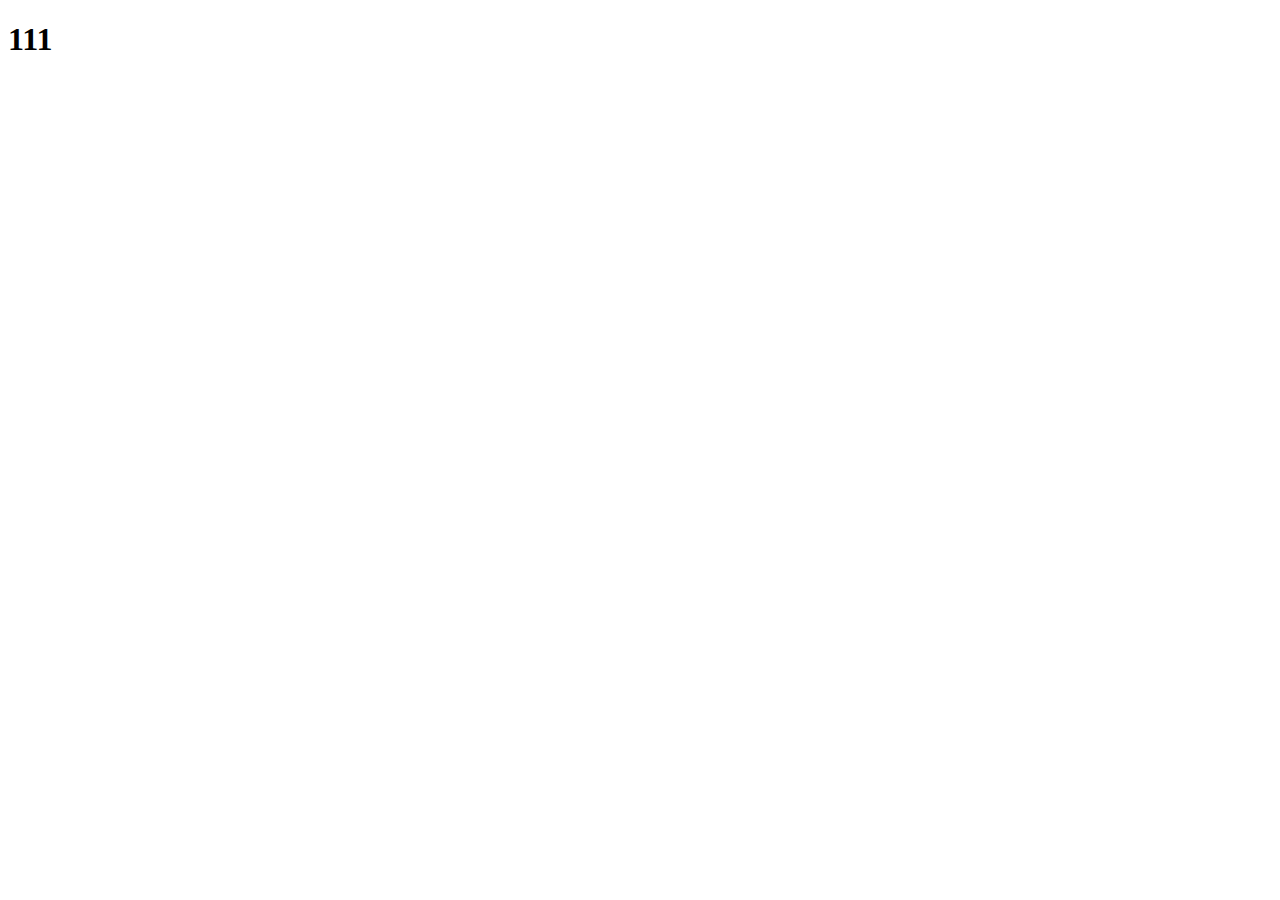
==== index.html @ 9b7d6917 "完成了登录和注册功能的开发" ====
<!DOCTYPE html>
<html lang="en">

<head>
    <meta charset="UTF-8">
    <meta http-equiv="X-UA-Compatible" content="IE=edge">
    <meta name="viewport" content="width=device-width, initial-scale=1.0">
    <title>Document</title>
</head>

<body>
    <h1>111</h1>
</body>

</html>
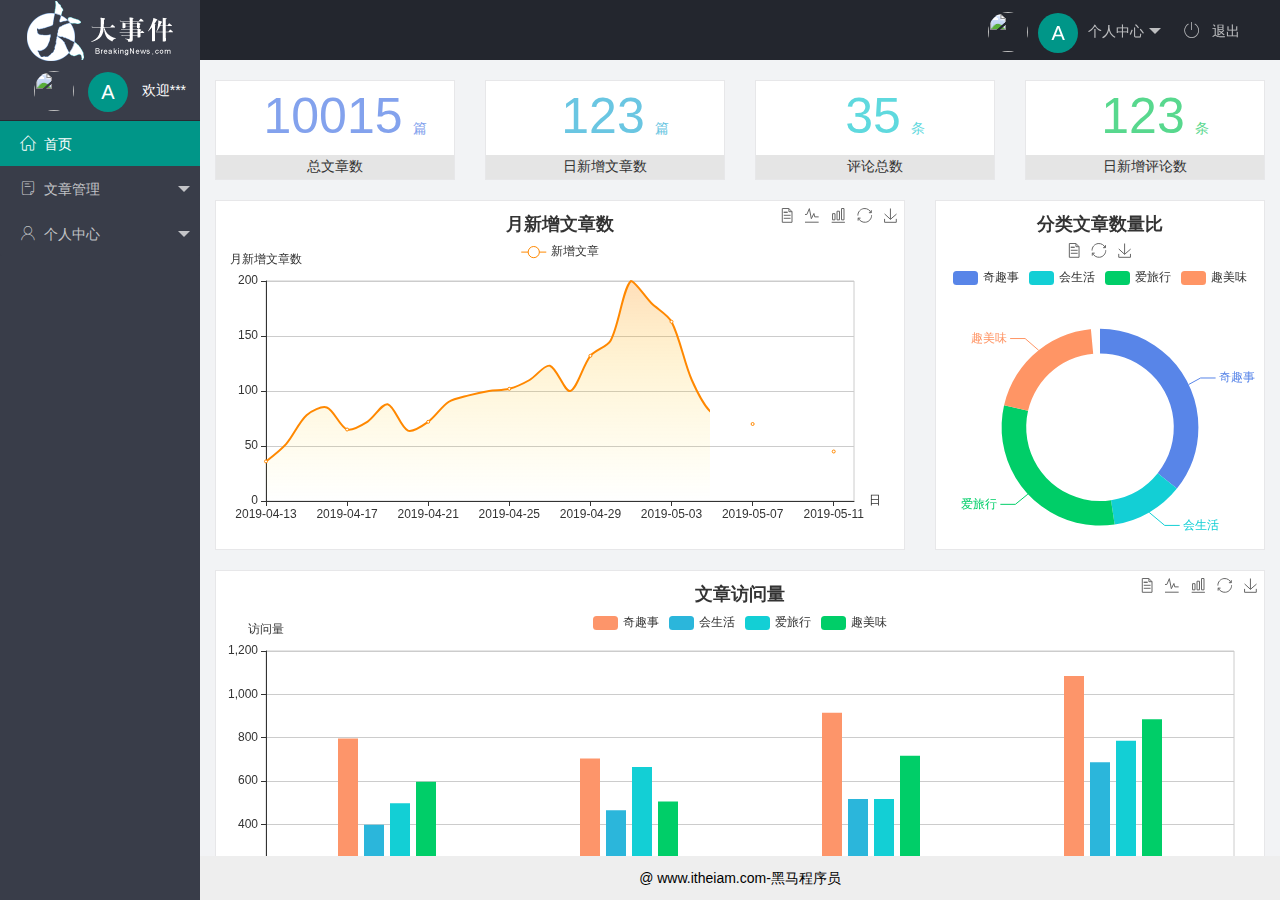
==== commit d128c962: "完成了主页功能的开发" ====
--- a/index.html
+++ b/index.html
@@ -6,10 +6,131 @@
     <meta http-equiv="X-UA-Compatible" content="IE=edge">
     <meta name="viewport" content="width=device-width, initial-scale=1.0">
     <title>Document</title>
+    <link rel="stylesheet" href="/assets/lib/layui/css/layui.css">
+    <link rel="stylesheet" href="/assets/css/index.css">
+    <link rel="stylesheet" href="/assets/fonts/iconfont.css">
 </head>
 
 <body>
-    <h1>111</h1>
+    <div class="layui-layout layui-layout-admin">
+        <div class="layui-header">
+            <div class="layui-logo layui-hide-xs layui-bg-black"><img src="/assets/images/logo.png" alt=""></div>
+            <!-- 头部区域（可配合layui 已有的水平导航） -->
+            <ul class="layui-nav layui-layout-left">
+                <!-- 移动端显示 -->
+                <li class="layui-nav-item layui-show-xs-inline-block layui-hide-sm" lay-header-event="menuLeft">
+                    <i class="layui-icon layui-icon-spread-left"></i>
+                </li>
+                <dl class="layui-nav-child">
+                    <dd><a href="">menu 11</a></dd>
+                    <dd><a href="">menu 22</a></dd>
+                    <dd><a href="">menu 33</a></dd>
+                </dl>
+                </li>
+            </ul>
+            <ul class="layui-nav layui-layout-right">
+                <li class="layui-nav-item layui-hide layui-show-md-inline-block">
+                    <a href="javascript:;" class="userinfo">
+
+                        <img src="//tva1.sinaimg.cn/crop.0.0.118.118.180/5db11ff4gw1e77d3nqrv8j203b03cweg.jpg" class="layui-nav-img"><span class="text-avatar">A</span>个人中心
+                    </a>
+                    <dl class="layui-nav-child">
+                        <dd><a href="">基本资料</a></dd>
+                        <dd><a href="">更换头像</a></dd>
+                        <dd><a href="">重置密码</a></dd>
+                    </dl>
+                </li>
+                <li class="layui-nav-item" lay-header-event="menuRight" lay-unselect>
+                    <a href="javascript:;" id="btnLogout">
+                        <span class="iconfont icon-tuichu"></span> 退出
+                    </a>
+                </li>
+            </ul>
+        </div>
+
+        <div class="layui-side layui-bg-black">
+            <div class="layui-side-scroll">
+                <div href="javascript:;" class="userinfo">
+                    <img src="//tva1.sinaimg.cn/crop.0.0.118.118.180/5db11ff4gw1e77d3nqrv8j203b03cweg.jpg" class="layui-nav-img">
+                    <span class="text-avatar">A</span>
+                    <span class="welcome">欢迎***</span>
+                </div>
+                <!-- 左侧导航区域（可配合layui已有的垂直导航） -->
+                <ul class="layui-nav layui-nav-tree" lay-shrink='all'>
+                    <li class="layui-nav-item layui-this">
+                        <a href="/home/dashboard.html" target="fm"> <span class="iconfont icon-home
+                        "></span>首页</a>
+                    </li>
+                    <li class="layui-nav-item ">
+                        <a class=" " href="javascript:; "> <span class="iconfont icon-16"></span>文章管理</a>
+                        <dl class="layui-nav-child ">
+                            <dd><a href="javascript:; "><i class="layui-icon layui-icon-app"></i>   文章类别</a></dd>
+                            <dd><a href="javascript:; "><i class="layui-icon layui-icon-app"></i>   文章列表</a></dd>
+                            <dd><a href="javascript:; "><i class="layui-icon layui-icon-app"></i>   发布文章</a></dd>
+
+                        </dl>
+                    </li>
+                    <li class="layui-nav-item ">
+                        <a href="javascript:; "> <span class="iconfont icon-user"></span>个人中心</a>
+                        <dl class="layui-nav-child ">
+                            <dd><a href="javascript:; "><i class="layui-icon layui-icon-app"></i>   基本资料</a></dd>
+                            <dd><a href="javascript:; "><i class="layui-icon layui-icon-app"></i>   更换头像</a></dd>
+                            <dd><a href="javascript:; "><i class="layui-icon layui-icon-app"></i>   重置密码</a></dd>
+                        </dl>
+                    </li>
+                </ul>
+            </div>
+        </div>
+
+        <div class="layui-body ">
+            <!-- 内容主体区域 -->
+            <iframe name="fm" src="/home/dashboard.html" frameborder="0"></iframe>
+        </div>
+
+        <div class="layui-footer ">
+            <!-- 底部固定区域 -->
+            @ www.itheiam.com-黑马程序员
+        </div>
+    </div>
+    <script src="/assets/lib/layui/layui.all.js "></script>
+    <script>
+        //JS 
+        layui.use(['element', 'layer', 'util'], function() {
+            var element = layui.element,
+                layer = layui.layer,
+                util = layui.util,
+                $ = layui.$;
+
+            //头部事件
+            util.event('lay-header-event', {
+                //左侧菜单事件
+                menuLeft: function(othis) {
+                    layer.msg('展开左侧菜单的操作', {
+                        icon: 0
+                    });
+                },
+                menuRight: function() {
+                    layer.open({
+                        type: 1,
+                        content: '<div style="padding: 15px; ">处理右侧面板的操作</div>',
+                        area: ['260px', '100%'],
+                        offset: 'rt' //右上角
+                            ,
+                        anim: 5,
+                        shadeClose: true
+                    });
+                }
+            });
+
+        });
+    </script>
+
+    <!-- 导入jqueryjs -->
+    <script src="/assets/lib/jquery.js"></script>
+    <!-- 导入bsxeapi -->
+    <script src="/assets/js/baseAPI.js"></script>
+    <!-- 导入自己的js -->
+    <script src="/assets/js/index.js"></script>
 </body>
 
 </html>--- a/assets/lib/layui/css/layui.css
+++ b/assets/lib/layui/css/layui.css
@@ -0,0 +1,2 @@
+/** layui-v2.5.5 MIT License By https://www.layui.com */
+ .layui-inline,img{display:inline-block;vertical-align:middle}h1,h2,h3,h4,h5,h6{font-weight:400}.layui-edge,.layui-header,.layui-inline,.layui-main{position:relative}.layui-body,.layui-edge,.layui-elip{overflow:hidden}.layui-btn,.layui-edge,.layui-inline,img{vertical-align:middle}.layui-btn,.layui-disabled,.layui-icon,.layui-unselect{-moz-user-select:none;-webkit-user-select:none;-ms-user-select:none}.layui-elip,.layui-form-checkbox span,.layui-form-pane .layui-form-label{text-overflow:ellipsis;white-space:nowrap}.layui-breadcrumb,.layui-tree-btnGroup{visibility:hidden}blockquote,body,button,dd,div,dl,dt,form,h1,h2,h3,h4,h5,h6,input,li,ol,p,pre,td,textarea,th,ul{margin:0;padding:0;-webkit-tap-highlight-color:rgba(0,0,0,0)}a:active,a:hover{outline:0}img{border:none}li{list-style:none}table{border-collapse:collapse;border-spacing:0}h4,h5,h6{font-size:100%}button,input,optgroup,option,select,textarea{font-family:inherit;font-size:inherit;font-style:inherit;font-weight:inherit;outline:0}pre{white-space:pre-wrap;white-space:-moz-pre-wrap;white-space:-pre-wrap;white-space:-o-pre-wrap;word-wrap:break-word}body{line-height:24px;font:14px Helvetica Neue,Helvetica,PingFang SC,Tahoma,Arial,sans-serif}hr{height:1px;margin:10px 0;border:0;clear:both}a{color:#333;text-decoration:none}a:hover{color:#777}a cite{font-style:normal;*cursor:pointer}.layui-border-box,.layui-border-box *{box-sizing:border-box}.layui-box,.layui-box *{box-sizing:content-box}.layui-clear{clear:both;*zoom:1}.layui-clear:after{content:'\20';clear:both;*zoom:1;display:block;height:0}.layui-inline{*display:inline;*zoom:1}.layui-edge{display:inline-block;width:0;height:0;border-width:6px;border-style:dashed;border-color:transparent}.layui-edge-top{top:-4px;border-bottom-color:#999;border-bottom-style:solid}.layui-edge-right{border-left-color:#999;border-left-style:solid}.layui-edge-bottom{top:2px;border-top-color:#999;border-top-style:solid}.layui-edge-left{border-right-color:#999;border-right-style:solid}.layui-disabled,.layui-disabled:hover{color:#d2d2d2!important;cursor:not-allowed!important}.layui-circle{border-radius:100%}.layui-show{display:block!important}.layui-hide{display:none!important}@font-face{font-family:layui-icon;src:url(../font/iconfont.eot?v=250);src:url(../font/iconfont.eot?v=250#iefix) format('embedded-opentype'),url(../font/iconfont.woff2?v=250) format('woff2'),url(../font/iconfont.woff?v=250) format('woff'),url(../font/iconfont.ttf?v=250) format('truetype'),url(../font/iconfont.svg?v=250#layui-icon) format('svg')}.layui-icon{font-family:layui-icon!important;font-size:16px;font-style:normal;-webkit-font-smoothing:antialiased;-moz-osx-font-smoothing:grayscale}.layui-icon-reply-fill:before{content:"\e611"}.layui-icon-set-fill:before{content:"\e614"}.layui-icon-menu-fill:before{content:"\e60f"}.layui-icon-search:before{content:"\e615"}.layui-icon-share:before{content:"\e641"}.layui-icon-set-sm:before{content:"\e620"}.layui-icon-engine:before{content:"\e628"}.layui-icon-close:before{content:"\1006"}.layui-icon-close-fill:before{content:"\1007"}.layui-icon-chart-screen:before{content:"\e629"}.layui-icon-star:before{content:"\e600"}.layui-icon-circle-dot:before{content:"\e617"}.layui-icon-chat:before{content:"\e606"}.layui-icon-release:before{content:"\e609"}.layui-icon-list:before{content:"\e60a"}.layui-icon-chart:before{content:"\e62c"}.layui-icon-ok-circle:before{content:"\1005"}.layui-icon-layim-theme:before{content:"\e61b"}.layui-icon-table:before{content:"\e62d"}.layui-icon-right:before{content:"\e602"}.layui-icon-left:before{content:"\e603"}.layui-icon-cart-simple:before{content:"\e698"}.layui-icon-face-cry:before{content:"\e69c"}.layui-icon-face-smile:before{content:"\e6af"}.layui-icon-survey:before{content:"\e6b2"}.layui-icon-tree:before{content:"\e62e"}.layui-icon-upload-circle:before{content:"\e62f"}.layui-icon-add-circle:before{content:"\e61f"}.layui-icon-download-circle:before{content:"\e601"}.layui-icon-templeate-1:before{content:"\e630"}.layui-icon-util:before{content:"\e631"}.layui-icon-face-surprised:before{content:"\e664"}.layui-icon-edit:before{content:"\e642"}.layui-icon-speaker:before{content:"\e645"}.layui-icon-down:before{content:"\e61a"}.layui-icon-file:before{content:"\e621"}.layui-icon-layouts:before{content:"\e632"}.layui-icon-rate-half:before{content:"\e6c9"}.layui-icon-add-circle-fine:before{content:"\e608"}.layui-icon-prev-circle:before{content:"\e633"}.layui-icon-read:before{content:"\e705"}.layui-icon-404:before{content:"\e61c"}.layui-icon-carousel:before{content:"\e634"}.layui-icon-help:before{content:"\e607"}.layui-icon-code-circle:before{content:"\e635"}.layui-icon-water:before{content:"\e636"}.layui-icon-username:before{content:"\e66f"}.layui-icon-find-fill:before{content:"\e670"}.layui-icon-about:before{content:"\e60b"}.layui-icon-location:before{content:"\e715"}.layui-icon-up:before{content:"\e619"}.layui-icon-pause:before{content:"\e651"}.layui-icon-date:before{content:"\e637"}.layui-icon-layim-uploadfile:before{content:"\e61d"}.layui-icon-delete:before{content:"\e640"}.layui-icon-play:before{content:"\e652"}.layui-icon-top:before{content:"\e604"}.layui-icon-friends:before{content:"\e612"}.layui-icon-refresh-3:before{content:"\e9aa"}.layui-icon-ok:before{content:"\e605"}.layui-icon-layer:before{content:"\e638"}.layui-icon-face-smile-fine:before{content:"\e60c"}.layui-icon-dollar:before{content:"\e659"}.layui-icon-group:before{content:"\e613"}.layui-icon-layim-download:before{content:"\e61e"}.layui-icon-picture-fine:before{content:"\e60d"}.layui-icon-link:before{content:"\e64c"}.layui-icon-diamond:before{content:"\e735"}.layui-icon-log:before{content:"\e60e"}.layui-icon-rate-solid:before{content:"\e67a"}.layui-icon-fonts-del:before{content:"\e64f"}.layui-icon-unlink:before{content:"\e64d"}.layui-icon-fonts-clear:before{content:"\e639"}.layui-icon-triangle-r:before{content:"\e623"}.layui-icon-circle:before{content:"\e63f"}.layui-icon-radio:before{content:"\e643"}.layui-icon-align-center:before{content:"\e647"}.layui-icon-align-right:before{content:"\e648"}.layui-icon-align-left:before{content:"\e649"}.layui-icon-loading-1:before{content:"\e63e"}.layui-icon-return:before{content:"\e65c"}.layui-icon-fonts-strong:before{content:"\e62b"}.layui-icon-upload:before{content:"\e67c"}.layui-icon-dialogue:before{content:"\e63a"}.layui-icon-video:before{content:"\e6ed"}.layui-icon-headset:before{content:"\e6fc"}.layui-icon-cellphone-fine:before{content:"\e63b"}.layui-icon-add-1:before{content:"\e654"}.layui-icon-face-smile-b:before{content:"\e650"}.layui-icon-fonts-html:before{content:"\e64b"}.layui-icon-form:before{content:"\e63c"}.layui-icon-cart:before{content:"\e657"}.layui-icon-camera-fill:before{content:"\e65d"}.layui-icon-tabs:before{content:"\e62a"}.layui-icon-fonts-code:before{content:"\e64e"}.layui-icon-fire:before{content:"\e756"}.layui-icon-set:before{content:"\e716"}.layui-icon-fonts-u:before{content:"\e646"}.layui-icon-triangle-d:before{content:"\e625"}.layui-icon-tips:before{content:"\e702"}.layui-icon-picture:before{content:"\e64a"}.layui-icon-more-vertical:before{content:"\e671"}.layui-icon-flag:before{content:"\e66c"}.layui-icon-loading:before{content:"\e63d"}.layui-icon-fonts-i:before{content:"\e644"}.layui-icon-refresh-1:before{content:"\e666"}.layui-icon-rmb:before{content:"\e65e"}.layui-icon-home:before{content:"\e68e"}.layui-icon-user:before{content:"\e770"}.layui-icon-notice:before{content:"\e667"}.layui-icon-login-weibo:before{content:"\e675"}.layui-icon-voice:before{content:"\e688"}.layui-icon-upload-drag:before{content:"\e681"}.layui-icon-login-qq:before{content:"\e676"}.layui-icon-snowflake:before{content:"\e6b1"}.layui-icon-file-b:before{content:"\e655"}.layui-icon-template:before{content:"\e663"}.layui-icon-auz:before{content:"\e672"}.layui-icon-console:before{content:"\e665"}.layui-icon-app:before{content:"\e653"}.layui-icon-prev:before{content:"\e65a"}.layui-icon-website:before{content:"\e7ae"}.layui-icon-next:before{content:"\e65b"}.layui-icon-component:before{content:"\e857"}.layui-icon-more:before{content:"\e65f"}.layui-icon-login-wechat:before{content:"\e677"}.layui-icon-shrink-right:before{content:"\e668"}.layui-icon-spread-left:before{content:"\e66b"}.layui-icon-camera:before{content:"\e660"}.layui-icon-note:before{content:"\e66e"}.layui-icon-refresh:before{content:"\e669"}.layui-icon-female:before{content:"\e661"}.layui-icon-male:before{content:"\e662"}.layui-icon-password:before{content:"\e673"}.layui-icon-senior:before{content:"\e674"}.layui-icon-theme:before{content:"\e66a"}.layui-icon-tread:before{content:"\e6c5"}.layui-icon-praise:before{content:"\e6c6"}.layui-icon-star-fill:before{content:"\e658"}.layui-icon-rate:before{content:"\e67b"}.layui-icon-template-1:before{content:"\e656"}.layui-icon-vercode:before{content:"\e679"}.layui-icon-cellphone:before{content:"\e678"}.layui-icon-screen-full:before{content:"\e622"}.layui-icon-screen-restore:before{content:"\e758"}.layui-icon-cols:before{content:"\e610"}.layui-icon-export:before{content:"\e67d"}.layui-icon-print:before{content:"\e66d"}.layui-icon-slider:before{content:"\e714"}.layui-icon-addition:before{content:"\e624"}.layui-icon-subtraction:before{content:"\e67e"}.layui-icon-service:before{content:"\e626"}.layui-icon-transfer:before{content:"\e691"}.layui-main{width:1140px;margin:0 auto}.layui-header{z-index:1000;height:60px}.layui-header a:hover{transition:all .5s;-webkit-transition:all .5s}.layui-side{position:fixed;left:0;top:0;bottom:0;z-index:999;width:200px;overflow-x:hidden}.layui-side-scroll{position:relative;width:220px;height:100%;overflow-x:hidden}.layui-body{position:absolute;left:200px;right:0;top:0;bottom:0;z-index:998;width:auto;overflow-y:auto;box-sizing:border-box}.layui-layout-body{overflow:hidden}.layui-layout-admin .layui-header{background-color:#23262E}.layui-layout-admin .layui-side{top:60px;width:200px;overflow-x:hidden}.layui-layout-admin .layui-body{position:fixed;top:60px;bottom:44px}.layui-layout-admin .layui-main{width:auto;margin:0 15px}.layui-layout-admin .layui-footer{position:fixed;left:200px;right:0;bottom:0;height:44px;line-height:44px;padding:0 15px;background-color:#eee}.layui-layout-admin .layui-logo{position:absolute;left:0;top:0;width:200px;height:100%;line-height:60px;text-align:center;color:#009688;font-size:16px}.layui-layout-admin .layui-header .layui-nav{background:0 0}.layui-layout-left{position:absolute!important;left:200px;top:0}.layui-layout-right{position:absolute!important;right:0;top:0}.layui-container{position:relative;margin:0 auto;padding:0 15px;box-sizing:border-box}.layui-fluid{position:relative;margin:0 auto;padding:0 15px}.layui-row:after,.layui-row:before{content:'';display:block;clear:both}.layui-col-lg1,.layui-col-lg10,.layui-col-lg11,.layui-col-lg12,.layui-col-lg2,.layui-col-lg3,.layui-col-lg4,.layui-col-lg5,.layui-col-lg6,.layui-col-lg7,.layui-col-lg8,.layui-col-lg9,.layui-col-md1,.layui-col-md10,.layui-col-md11,.layui-col-md12,.layui-col-md2,.layui-col-md3,.layui-col-md4,.layui-col-md5,.layui-col-md6,.layui-col-md7,.layui-col-md8,.layui-col-md9,.layui-col-sm1,.layui-col-sm10,.layui-col-sm11,.layui-col-sm12,.layui-col-sm2,.layui-col-sm3,.layui-col-sm4,.layui-col-sm5,.layui-col-sm6,.layui-col-sm7,.layui-col-sm8,.layui-col-sm9,.layui-col-xs1,.layui-col-xs10,.layui-col-xs11,.layui-col-xs12,.layui-col-xs2,.layui-col-xs3,.layui-col-xs4,.layui-col-xs5,.layui-col-xs6,.layui-col-xs7,.layui-col-xs8,.layui-col-xs9{position:relative;display:block;box-sizing:border-box}.layui-col-xs1,.layui-col-xs10,.layui-col-xs11,.layui-col-xs12,.layui-col-xs2,.layui-col-xs3,.layui-col-xs4,.layui-col-xs5,.layui-col-xs6,.layui-col-xs7,.layui-col-xs8,.layui-col-xs9{float:left}.layui-col-xs1{width:8.33333333%}.layui-col-xs2{width:16.66666667%}.layui-col-xs3{width:25%}.layui-col-xs4{width:33.33333333%}.layui-col-xs5{width:41.66666667%}.layui-col-xs6{width:50%}.layui-col-xs7{width:58.33333333%}.layui-col-xs8{width:66.66666667%}.layui-col-xs9{width:75%}.layui-col-xs10{width:83.33333333%}.layui-col-xs11{width:91.66666667%}.layui-col-xs12{width:100%}.layui-col-xs-offset1{margin-left:8.33333333%}.layui-col-xs-offset2{margin-left:16.66666667%}.layui-col-xs-offset3{margin-left:25%}.layui-col-xs-offset4{margin-left:33.33333333%}.layui-col-xs-offset5{margin-left:41.66666667%}.layui-col-xs-offset6{margin-left:50%}.layui-col-xs-offset7{margin-left:58.33333333%}.layui-col-xs-offset8{margin-left:66.66666667%}.layui-col-xs-offset9{margin-left:75%}.layui-col-xs-offset10{margin-left:83.33333333%}.layui-col-xs-offset11{margin-left:91.66666667%}.layui-col-xs-offset12{margin-left:100%}@media screen and (max-width:768px){.layui-hide-xs{display:none!important}.layui-show-xs-block{display:block!important}.layui-show-xs-inline{display:inline!important}.layui-show-xs-inline-block{display:inline-block!important}}@media screen and (min-width:768px){.layui-container{width:750px}.layui-hide-sm{display:none!important}.layui-show-sm-block{display:block!important}.layui-show-sm-inline{display:inline!important}.layui-show-sm-inline-block{display:inline-block!important}.layui-col-sm1,.layui-col-sm10,.layui-col-sm11,.layui-col-sm12,.layui-col-sm2,.layui-col-sm3,.layui-col-sm4,.layui-col-sm5,.layui-col-sm6,.layui-col-sm7,.layui-col-sm8,.layui-col-sm9{float:left}.layui-col-sm1{width:8.33333333%}.layui-col-sm2{width:16.66666667%}.layui-col-sm3{width:25%}.layui-col-sm4{width:33.33333333%}.layui-col-sm5{width:41.66666667%}.layui-col-sm6{width:50%}.layui-col-sm7{width:58.33333333%}.layui-col-sm8{width:66.66666667%}.layui-col-sm9{width:75%}.layui-col-sm10{width:83.33333333%}.layui-col-sm11{width:91.66666667%}.layui-col-sm12{width:100%}.layui-col-sm-offset1{margin-left:8.33333333%}.layui-col-sm-offset2{margin-left:16.66666667%}.layui-col-sm-offset3{margin-left:25%}.layui-col-sm-offset4{margin-left:33.33333333%}.layui-col-sm-offset5{margin-left:41.66666667%}.layui-col-sm-offset6{margin-left:50%}.layui-col-sm-offset7{margin-left:58.33333333%}.layui-col-sm-offset8{margin-left:66.66666667%}.layui-col-sm-offset9{margin-left:75%}.layui-col-sm-offset10{margin-left:83.33333333%}.layui-col-sm-offset11{margin-left:91.66666667%}.layui-col-sm-offset12{margin-left:100%}}@media screen and (min-width:992px){.layui-container{width:970px}.layui-hide-md{display:none!important}.layui-show-md-block{display:block!important}.layui-show-md-inline{display:inline!important}.layui-show-md-inline-block{display:inline-block!important}.layui-col-md1,.layui-col-md10,.layui-col-md11,.layui-col-md12,.layui-col-md2,.layui-col-md3,.layui-col-md4,.layui-col-md5,.layui-col-md6,.layui-col-md7,.layui-col-md8,.layui-col-md9{float:left}.layui-col-md1{width:8.33333333%}.layui-col-md2{width:16.66666667%}.layui-col-md3{width:25%}.layui-col-md4{width:33.33333333%}.layui-col-md5{width:41.66666667%}.layui-col-md6{width:50%}.layui-col-md7{width:58.33333333%}.layui-col-md8{width:66.66666667%}.layui-col-md9{width:75%}.layui-col-md10{width:83.33333333%}.layui-col-md11{width:91.66666667%}.layui-col-md12{width:100%}.layui-col-md-offset1{margin-left:8.33333333%}.layui-col-md-offset2{margin-left:16.66666667%}.layui-col-md-offset3{margin-left:25%}.layui-col-md-offset4{margin-left:33.33333333%}.layui-col-md-offset5{margin-left:41.66666667%}.layui-col-md-offset6{margin-left:50%}.layui-col-md-offset7{margin-left:58.33333333%}.layui-col-md-offset8{margin-left:66.66666667%}.layui-col-md-offset9{margin-left:75%}.layui-col-md-offset10{margin-left:83.33333333%}.layui-col-md-offset11{margin-left:91.66666667%}.layui-col-md-offset12{margin-left:100%}}@media screen and (min-width:1200px){.layui-container{width:1170px}.layui-hide-lg{display:none!important}.layui-show-lg-block{display:block!important}.layui-show-lg-inline{display:inline!important}.layui-show-lg-inline-block{display:inline-block!important}.layui-col-lg1,.layui-col-lg10,.layui-col-lg11,.layui-col-lg12,.layui-col-lg2,.layui-col-lg3,.layui-col-lg4,.layui-col-lg5,.layui-col-lg6,.layui-col-lg7,.layui-col-lg8,.layui-col-lg9{float:left}.layui-col-lg1{width:8.33333333%}.layui-col-lg2{width:16.66666667%}.layui-col-lg3{width:25%}.layui-col-lg4{width:33.33333333%}.layui-col-lg5{width:41.66666667%}.layui-col-lg6{width:50%}.layui-col-lg7{width:58.33333333%}.layui-col-lg8{width:66.66666667%}.layui-col-lg9{width:75%}.layui-col-lg10{width:83.33333333%}.layui-col-lg11{width:91.66666667%}.layui-col-lg12{width:100%}.layui-col-lg-offset1{margin-left:8.33333333%}.layui-col-lg-offset2{margin-left:16.66666667%}.layui-col-lg-offset3{margin-left:25%}.layui-col-lg-offset4{margin-left:33.33333333%}.layui-col-lg-offset5{margin-left:41.66666667%}.layui-col-lg-offset6{margin-left:50%}.layui-col-lg-offset7{margin-left:58.33333333%}.layui-col-lg-offset8{margin-left:66.66666667%}.layui-col-lg-offset9{margin-left:75%}.layui-col-lg-offset10{margin-left:83.33333333%}.layui-col-lg-offset11{margin-left:91.66666667%}.layui-col-lg-offset12{margin-left:100%}}.layui-col-space1{margin:-.5px}.layui-col-space1>*{padding:.5px}.layui-col-space3{margin:-1.5px}.layui-col-space3>*{padding:1.5px}.layui-col-space5{margin:-2.5px}.layui-col-space5>*{padding:2.5px}.layui-col-space8{margin:-3.5px}.layui-col-space8>*{padding:3.5px}.layui-col-space10{margin:-5px}.layui-col-space10>*{padding:5px}.layui-col-space12{margin:-6px}.layui-col-space12>*{padding:6px}.layui-col-space15{margin:-7.5px}.layui-col-space15>*{padding:7.5px}.layui-col-space18{margin:-9px}.layui-col-space18>*{padding:9px}.layui-col-space20{margin:-10px}.layui-col-space20>*{padding:10px}.layui-col-space22{margin:-11px}.layui-col-space22>*{padding:11px}.layui-col-space25{margin:-12.5px}.layui-col-space25>*{padding:12.5px}.layui-col-space30{margin:-15px}.layui-col-space30>*{padding:15px}.layui-btn,.layui-input,.layui-select,.layui-textarea,.layui-upload-button{outline:0;-webkit-appearance:none;transition:all .3s;-webkit-transition:all .3s;box-sizing:border-box}.layui-elem-quote{margin-bottom:10px;padding:15px;line-height:22px;border-left:5px solid #009688;border-radius:0 2px 2px 0;background-color:#f2f2f2}.layui-quote-nm{border-style:solid;border-width:1px 1px 1px 5px;background:0 0}.layui-elem-field{margin-bottom:10px;padding:0;border-width:1px;border-style:solid}.layui-elem-field legend{margin-left:20px;padding:0 10px;font-size:20px;font-weight:300}.layui-field-title{margin:10px 0 20px;border-width:1px 0 0}.layui-field-box{padding:10px 15px}.layui-field-title .layui-field-box{padding:10px 0}.layui-progress{position:relative;height:6px;border-radius:20px;background-color:#e2e2e2}.layui-progress-bar{position:absolute;left:0;top:0;width:0;max-width:100%;height:6px;border-radius:20px;text-align:right;background-color:#5FB878;transition:all .3s;-webkit-transition:all .3s}.layui-progress-big,.layui-progress-big .layui-progress-bar{height:18px;line-height:18px}.layui-progress-text{position:relative;top:-20px;line-height:18px;font-size:12px;color:#666}.layui-progress-big .layui-progress-text{position:static;padding:0 10px;color:#fff}.layui-collapse{border-width:1px;border-style:solid;border-radius:2px}.layui-colla-content,.layui-colla-item{border-top-width:1px;border-top-style:solid}.layui-colla-item:first-child{border-top:none}.layui-colla-title{position:relative;height:42px;line-height:42px;padding:0 15px 0 35px;color:#333;background-color:#f2f2f2;cursor:pointer;font-size:14px;overflow:hidden}.layui-colla-content{display:none;padding:10px 15px;line-height:22px;color:#666}.layui-colla-icon{position:absolute;left:15px;top:0;font-size:14px}.layui-card{margin-bottom:15px;border-radius:2px;background-color:#fff;box-shadow:0 1px 2px 0 rgba(0,0,0,.05)}.layui-card:last-child{margin-bottom:0}.layui-card-header{position:relative;height:42px;line-height:42px;padding:0 15px;border-bottom:1px solid #f6f6f6;color:#333;border-radius:2px 2px 0 0;font-size:14px}.layui-bg-black,.layui-bg-blue,.layui-bg-cyan,.layui-bg-green,.layui-bg-orange,.layui-bg-red{color:#fff!important}.layui-card-body{position:relative;padding:10px 15px;line-height:24px}.layui-card-body[pad15]{padding:15px}.layui-card-body[pad20]{padding:20px}.layui-card-body .layui-table{margin:5px 0}.layui-card .layui-tab{margin:0}.layui-panel-window{position:relative;padding:15px;border-radius:0;border-top:5px solid #E6E6E6;background-color:#fff}.layui-auxiliar-moving{position:fixed;left:0;right:0;top:0;bottom:0;width:100%;height:100%;background:0 0;z-index:9999999999}.layui-form-label,.layui-form-mid,.layui-form-select,.layui-input-block,.layui-input-inline,.layui-textarea{position:relative}.layui-bg-red{background-color:#FF5722!important}.layui-bg-orange{background-color:#FFB800!important}.layui-bg-green{background-color:#009688!important}.layui-bg-cyan{background-color:#2F4056!important}.layui-bg-blue{background-color:#1E9FFF!important}.layui-bg-black{background-color:#393D49!important}.layui-bg-gray{background-color:#eee!important;color:#666!important}.layui-badge-rim,.layui-colla-content,.layui-colla-item,.layui-collapse,.layui-elem-field,.layui-form-pane .layui-form-item[pane],.layui-form-pane .layui-form-label,.layui-input,.layui-layedit,.layui-layedit-tool,.layui-quote-nm,.layui-select,.layui-tab-bar,.layui-tab-card,.layui-tab-title,.layui-tab-title .layui-this:after,.layui-textarea{border-color:#e6e6e6}.layui-timeline-item:before,hr{background-color:#e6e6e6}.layui-text{line-height:22px;font-size:14px;color:#666}.layui-text h1,.layui-text h2,.layui-text h3{font-weight:500;color:#333}.layui-text h1{font-size:30px}.layui-text h2{font-size:24px}.layui-text h3{font-size:18px}.layui-text a:not(.layui-btn){color:#01AAED}.layui-text a:not(.layui-btn):hover{text-decoration:underline}.layui-text ul{padding:5px 0 5px 15px}.layui-text ul li{margin-top:5px;list-style-type:disc}.layui-text em,.layui-word-aux{color:#999!important;padding:0 5px!important}.layui-btn{display:inline-block;height:38px;line-height:38px;padding:0 18px;background-color:#009688;color:#fff;white-space:nowrap;text-align:center;font-size:14px;border:none;border-radius:2px;cursor:pointer}.layui-btn:hover{opacity:.8;filter:alpha(opacity=80);color:#fff}.layui-btn:active{opacity:1;filter:alpha(opacity=100)}.layui-btn+.layui-btn{margin-left:10px}.layui-btn-container{font-size:0}.layui-btn-container .layui-btn{margin-right:10px;margin-bottom:10px}.layui-btn-container .layui-btn+.layui-btn{margin-left:0}.layui-table .layui-btn-container .layui-btn{margin-bottom:9px}.layui-btn-radius{border-radius:100px}.layui-btn .layui-icon{margin-right:3px;font-size:18px;vertical-align:bottom;vertical-align:middle\9}.layui-btn-primary{border:1px solid #C9C9C9;background-color:#fff;color:#555}.layui-btn-primary:hover{border-color:#009688;color:#333}.layui-btn-normal{background-color:#1E9FFF}.layui-btn-warm{background-color:#FFB800}.layui-btn-danger{background-color:#FF5722}.layui-btn-checked{background-color:#5FB878}.layui-btn-disabled,.layui-btn-disabled:active,.layui-btn-disabled:hover{border:1px solid #e6e6e6;background-color:#FBFBFB;color:#C9C9C9;cursor:not-allowed;opacity:1}.layui-btn-lg{height:44px;line-height:44px;padding:0 25px;font-size:16px}.layui-btn-sm{height:30px;line-height:30px;padding:0 10px;font-size:12px}.layui-btn-sm i{font-size:16px!important}.layui-btn-xs{height:22px;line-height:22px;padding:0 5px;font-size:12px}.layui-btn-xs i{font-size:14px!important}.layui-btn-group{display:inline-block;vertical-align:middle;font-size:0}.layui-btn-group .layui-btn{margin-left:0!important;margin-right:0!important;border-left:1px solid rgba(255,255,255,.5);border-radius:0}.layui-btn-group .layui-btn-primary{border-left:none}.layui-btn-group .layui-btn-primary:hover{border-color:#C9C9C9;color:#009688}.layui-btn-group .layui-btn:first-child{border-left:none;border-radius:2px 0 0 2px}.layui-btn-group .layui-btn-primary:first-child{border-left:1px solid #c9c9c9}.layui-btn-group .layui-btn:last-child{border-radius:0 2px 2px 0}.layui-btn-group .layui-btn+.layui-btn{margin-left:0}.layui-btn-group+.layui-btn-group{margin-left:10px}.layui-btn-fluid{width:100%}.layui-input,.layui-select,.layui-textarea{height:38px;line-height:1.3;line-height:38px\9;border-width:1px;border-style:solid;background-color:#fff;border-radius:2px}.layui-input::-webkit-input-placeholder,.layui-select::-webkit-input-placeholder,.layui-textarea::-webkit-input-placeholder{line-height:1.3}.layui-input,.layui-textarea{display:block;width:100%;padding-left:10px}.layui-input:hover,.layui-textarea:hover{border-color:#D2D2D2!important}.layui-input:focus,.layui-textarea:focus{border-color:#C9C9C9!important}.layui-textarea{min-height:100px;height:auto;line-height:20px;padding:6px 10px;resize:vertical}.layui-select{padding:0 10px}.layui-form input[type=checkbox],.layui-form input[type=radio],.layui-form select{display:none}.layui-form [lay-ignore]{display:initial}.layui-form-item{margin-bottom:15px;clear:both;*zoom:1}.layui-form-item:after{content:'\20';clear:both;*zoom:1;display:block;height:0}.layui-form-label{float:left;display:block;padding:9px 15px;width:80px;font-weight:400;line-height:20px;text-align:right}.layui-form-label-col{display:block;float:none;padding:9px 0;line-height:20px;text-align:left}.layui-form-item .layui-inline{margin-bottom:5px;margin-right:10px}.layui-input-block{margin-left:110px;min-height:36px}.layui-input-inline{display:inline-block;vertical-align:middle}.layui-form-item .layui-input-inline{float:left;width:190px;margin-right:10px}.layui-form-text .layui-input-inline{width:auto}.layui-form-mid{float:left;display:block;padding:9px 0!important;line-height:20px;margin-right:10px}.layui-form-danger+.layui-form-select .layui-input,.layui-form-danger:focus{border-color:#FF5722!important}.layui-form-select .layui-input{padding-right:30px;cursor:pointer}.layui-form-select .layui-edge{position:absolute;right:10px;top:50%;margin-top:-3px;cursor:pointer;border-width:6px;border-top-color:#c2c2c2;border-top-style:solid;transition:all .3s;-webkit-transition:all .3s}.layui-form-select dl{display:none;position:absolute;left:0;top:42px;padding:5px 0;z-index:899;min-width:100%;border:1px solid #d2d2d2;max-height:300px;overflow-y:auto;background-color:#fff;border-radius:2px;box-shadow:0 2px 4px rgba(0,0,0,.12);box-sizing:border-box}.layui-form-select dl dd,.layui-form-select dl dt{padding:0 10px;line-height:36px;white-space:nowrap;overflow:hidden;text-overflow:ellipsis}.layui-form-select dl dt{font-size:12px;color:#999}.layui-form-select dl dd{cursor:pointer}.layui-form-select dl dd:hover{background-color:#f2f2f2;-webkit-transition:.5s all;transition:.5s all}.layui-form-select .layui-select-group dd{padding-left:20px}.layui-form-select dl dd.layui-select-tips{padding-left:10px!important;color:#999}.layui-form-select dl dd.layui-this{background-color:#5FB878;color:#fff}.layui-form-checkbox,.layui-form-select dl dd.layui-disabled{background-color:#fff}.layui-form-selected dl{display:block}.layui-form-checkbox,.layui-form-checkbox *,.layui-form-switch{display:inline-block;vertical-align:middle}.layui-form-selected .layui-edge{margin-top:-9px;-webkit-transform:rotate(180deg);transform:rotate(180deg);margin-top:-3px\9}:root .layui-form-selected .layui-edge{margin-top:-9px\0/IE9}.layui-form-selectup dl{top:auto;bottom:42px}.layui-select-none{margin:5px 0;text-align:center;color:#999}.layui-select-disabled .layui-disabled{border-color:#eee!important}.layui-select-disabled .layui-edge{border-top-color:#d2d2d2}.layui-form-checkbox{position:relative;height:30px;line-height:30px;margin-right:10px;padding-right:30px;cursor:pointer;font-size:0;-webkit-transition:.1s linear;transition:.1s linear;box-sizing:border-box}.layui-form-checkbox span{padding:0 10px;height:100%;font-size:14px;border-radius:2px 0 0 2px;background-color:#d2d2d2;color:#fff;overflow:hidden}.layui-form-checkbox:hover span{background-color:#c2c2c2}.layui-form-checkbox i{position:absolute;right:0;top:0;width:30px;height:28px;border:1px solid #d2d2d2;border-left:none;border-radius:0 2px 2px 0;color:#fff;font-size:20px;text-align:center}.layui-form-checkbox:hover i{border-color:#c2c2c2;color:#c2c2c2}.layui-form-checked,.layui-form-checked:hover{border-color:#5FB878}.layui-form-checked span,.layui-form-checked:hover span{background-color:#5FB878}.layui-form-checked i,.layui-form-checked:hover i{color:#5FB878}.layui-form-item .layui-form-checkbox{margin-top:4px}.layui-form-checkbox[lay-skin=primary]{height:auto!important;line-height:normal!important;min-width:18px;min-height:18px;border:none!important;margin-right:0;padding-left:28px;padding-right:0;background:0 0}.layui-form-checkbox[lay-skin=primary] span{padding-left:0;padding-right:15px;line-height:18px;background:0 0;color:#666}.layui-form-checkbox[lay-skin=primary] i{right:auto;left:0;width:16px;height:16px;line-height:16px;border:1px solid #d2d2d2;font-size:12px;border-radius:2px;background-color:#fff;-webkit-transition:.1s linear;transition:.1s linear}.layui-form-checkbox[lay-skin=primary]:hover i{border-color:#5FB878;color:#fff}.layui-form-checked[lay-skin=primary] i{border-color:#5FB878!important;background-color:#5FB878;color:#fff}.layui-checkbox-disbaled[lay-skin=primary] span{background:0 0!important;color:#c2c2c2}.layui-checkbox-disbaled[lay-skin=primary]:hover i{border-color:#d2d2d2}.layui-form-item .layui-form-checkbox[lay-skin=primary]{margin-top:10px}.layui-form-switch{position:relative;height:22px;line-height:22px;min-width:35px;padding:0 5px;margin-top:8px;border:1px solid #d2d2d2;border-radius:20px;cursor:pointer;background-color:#fff;-webkit-transition:.1s linear;transition:.1s linear}.layui-form-switch i{position:absolute;left:5px;top:3px;width:16px;height:16px;border-radius:20px;background-color:#d2d2d2;-webkit-transition:.1s linear;transition:.1s linear}.layui-form-switch em{position:relative;top:0;width:25px;margin-left:21px;padding:0!important;text-align:center!important;color:#999!important;font-style:normal!important;font-size:12px}.layui-form-onswitch{border-color:#5FB878;background-color:#5FB878}.layui-checkbox-disbaled,.layui-checkbox-disbaled i{border-color:#e2e2e2!important}.layui-form-onswitch i{left:100%;margin-left:-21px;background-color:#fff}.layui-form-onswitch em{margin-left:5px;margin-right:21px;color:#fff!important}.layui-checkbox-disbaled span{background-color:#e2e2e2!important}.layui-checkbox-disbaled:hover i{color:#fff!important}[lay-radio]{display:none}.layui-form-radio,.layui-form-radio *{display:inline-block;vertical-align:middle}.layui-form-radio{line-height:28px;margin:6px 10px 0 0;padding-right:10px;cursor:pointer;font-size:0}.layui-form-radio *{font-size:14px}.layui-form-radio>i{margin-right:8px;font-size:22px;color:#c2c2c2}.layui-form-radio>i:hover,.layui-form-radioed>i{color:#5FB878}.layui-radio-disbaled>i{color:#e2e2e2!important}.layui-form-pane .layui-form-label{width:110px;padding:8px 15px;height:38px;line-height:20px;border-width:1px;border-style:solid;border-radius:2px 0 0 2px;text-align:center;background-color:#FBFBFB;overflow:hidden;box-sizing:border-box}.layui-form-pane .layui-input-inline{margin-left:-1px}.layui-form-pane .layui-input-block{margin-left:110px;left:-1px}.layui-form-pane .layui-input{border-radius:0 2px 2px 0}.layui-form-pane .layui-form-text .layui-form-label{float:none;width:100%;border-radius:2px;box-sizing:border-box;text-align:left}.layui-form-pane .layui-form-text .layui-input-inline{display:block;margin:0;top:-1px;clear:both}.layui-form-pane .layui-form-text .layui-input-block{margin:0;left:0;top:-1px}.layui-form-pane .layui-form-text .layui-textarea{min-height:100px;border-radius:0 0 2px 2px}.layui-form-pane .layui-form-checkbox{margin:4px 0 4px 10px}.layui-form-pane .layui-form-radio,.layui-form-pane .layui-form-switch{margin-top:6px;margin-left:10px}.layui-form-pane .layui-form-item[pane]{position:relative;border-width:1px;border-style:solid}.layui-form-pane .layui-form-item[pane] .layui-form-label{position:absolute;left:0;top:0;height:100%;border-width:0 1px 0 0}.layui-form-pane .layui-form-item[pane] .layui-input-inline{margin-left:110px}@media screen and (max-width:450px){.layui-form-item .layui-form-label{text-overflow:ellipsis;overflow:hidden;white-space:nowrap}.layui-form-item .layui-inline{display:block;margin-right:0;margin-bottom:20px;clear:both}.layui-form-item .layui-inline:after{content:'\20';clear:both;display:block;height:0}.layui-form-item .layui-input-inline{display:block;float:none;left:-3px;width:auto;margin:0 0 10px 112px}.layui-form-item .layui-input-inline+.layui-form-mid{margin-left:110px;top:-5px;padding:0}.layui-form-item .layui-form-checkbox{margin-right:5px;margin-bottom:5px}}.layui-layedit{border-width:1px;border-style:solid;border-radius:2px}.layui-layedit-tool{padding:3px 5px;border-bottom-width:1px;border-bottom-style:solid;font-size:0}.layedit-tool-fixed{position:fixed;top:0;border-top:1px solid #e2e2e2}.layui-layedit-tool .layedit-tool-mid,.layui-layedit-tool .layui-icon{display:inline-block;vertical-align:middle;text-align:center;font-size:14px}.layui-layedit-tool .layui-icon{position:relative;width:32px;height:30px;line-height:30px;margin:3px 5px;color:#777;cursor:pointer;border-radius:2px}.layui-layedit-tool .layui-icon:hover{color:#393D49}.layui-layedit-tool .layui-icon:active{color:#000}.layui-layedit-tool .layedit-tool-active{background-color:#e2e2e2;color:#000}.layui-layedit-tool .layui-disabled,.layui-layedit-tool .layui-disabled:hover{color:#d2d2d2;cursor:not-allowed}.layui-layedit-tool .layedit-tool-mid{width:1px;height:18px;margin:0 10px;background-color:#d2d2d2}.layedit-tool-html{width:50px!important;font-size:30px!important}.layedit-tool-b,.layedit-tool-code,.layedit-tool-help{font-size:16px!important}.layedit-tool-d,.layedit-tool-face,.layedit-tool-image,.layedit-tool-unlink{font-size:18px!important}.layedit-tool-image input{position:absolute;font-size:0;left:0;top:0;width:100%;height:100%;opacity:.01;filter:Alpha(opacity=1);cursor:pointer}.layui-layedit-iframe iframe{display:block;width:100%}#LAY_layedit_code{overflow:hidden}.layui-laypage{display:inline-block;*display:inline;*zoom:1;vertical-align:middle;margin:10px 0;font-size:0}.layui-laypage>a:first-child,.layui-laypage>a:first-child em{border-radius:2px 0 0 2px}.layui-laypage>a:last-child,.layui-laypage>a:last-child em{border-radius:0 2px 2px 0}.layui-laypage>:first-child{margin-left:0!important}.layui-laypage>:last-child{margin-right:0!important}.layui-laypage a,.layui-laypage button,.layui-laypage input,.layui-laypage select,.layui-laypage span{border:1px solid #e2e2e2}.layui-laypage a,.layui-laypage span{display:inline-block;*display:inline;*zoom:1;vertical-align:middle;padding:0 15px;height:28px;line-height:28px;margin:0 -1px 5px 0;background-color:#fff;color:#333;font-size:12px}.layui-flow-more a *,.layui-laypage input,.layui-table-view select[lay-ignore]{display:inline-block}.layui-laypage a:hover{color:#009688}.layui-laypage em{font-style:normal}.layui-laypage .layui-laypage-spr{color:#999;font-weight:700}.layui-laypage a{text-decoration:none}.layui-laypage .layui-laypage-curr{position:relative}.layui-laypage .layui-laypage-curr em{position:relative;color:#fff}.layui-laypage .layui-laypage-curr .layui-laypage-em{position:absolute;left:-1px;top:-1px;padding:1px;width:100%;height:100%;background-color:#009688}.layui-laypage-em{border-radius:2px}.layui-laypage-next em,.layui-laypage-prev em{font-family:Sim sun;font-size:16px}.layui-laypage .layui-laypage-count,.layui-laypage .layui-laypage-limits,.layui-laypage .layui-laypage-refresh,.layui-laypage .layui-laypage-skip{margin-left:10px;margin-right:10px;padding:0;border:none}.layui-laypage .layui-laypage-limits,.layui-laypage .layui-laypage-refresh{vertical-align:top}.layui-laypage .layui-laypage-refresh i{font-size:18px;cursor:pointer}.layui-laypage select{height:22px;padding:3px;border-radius:2px;cursor:pointer}.layui-laypage .layui-laypage-skip{height:30px;line-height:30px;color:#999}.layui-laypage button,.layui-laypage input{height:30px;line-height:30px;border-radius:2px;vertical-align:top;background-color:#fff;box-sizing:border-box}.layui-laypage input{width:40px;margin:0 10px;padding:0 3px;text-align:center}.layui-laypage input:focus,.layui-laypage select:focus{border-color:#009688!important}.layui-laypage button{margin-left:10px;padding:0 10px;cursor:pointer}.layui-table,.layui-table-view{margin:10px 0}.layui-flow-more{margin:10px 0;text-align:center;color:#999;font-size:14px}.layui-flow-more a{height:32px;line-height:32px}.layui-flow-more a *{vertical-align:top}.layui-flow-more a cite{padding:0 20px;border-radius:3px;background-color:#eee;color:#333;font-style:normal}.layui-flow-more a cite:hover{opacity:.8}.layui-flow-more a i{font-size:30px;color:#737383}.layui-table{width:100%;background-color:#fff;color:#666}.layui-table tr{transition:all .3s;-webkit-transition:all .3s}.layui-table th{text-align:left;font-weight:400}.layui-table tbody tr:hover,.layui-table thead tr,.layui-table-click,.layui-table-header,.layui-table-hover,.layui-table-mend,.layui-table-patch,.layui-table-tool,.layui-table-total,.layui-table-total tr,.layui-table[lay-even] tr:nth-child(even){background-color:#f2f2f2}.layui-table td,.layui-table th,.layui-table-col-set,.layui-table-fixed-r,.layui-table-grid-down,.layui-table-header,.layui-table-page,.layui-table-tips-main,.layui-table-tool,.layui-table-total,.layui-table-view,.layui-table[lay-skin=line],.layui-table[lay-skin=row]{border-width:1px;border-style:solid;border-color:#e6e6e6}.layui-table td,.layui-table th{position:relative;padding:9px 15px;min-height:20px;line-height:20px;font-size:14px}.layui-table[lay-skin=line] td,.layui-table[lay-skin=line] th{border-width:0 0 1px}.layui-table[lay-skin=row] td,.layui-table[lay-skin=row] th{border-width:0 1px 0 0}.layui-table[lay-skin=nob] td,.layui-table[lay-skin=nob] th{border:none}.layui-table img{max-width:100px}.layui-table[lay-size=lg] td,.layui-table[lay-size=lg] th{padding:15px 30px}.layui-table-view .layui-table[lay-size=lg] .layui-table-cell{height:40px;line-height:40px}.layui-table[lay-size=sm] td,.layui-table[lay-size=sm] th{font-size:12px;padding:5px 10px}.layui-table-view .layui-table[lay-size=sm] .layui-table-cell{height:20px;line-height:20px}.layui-table[lay-data]{display:none}.layui-table-box{position:relative;overflow:hidden}.layui-table-view .layui-table{position:relative;width:auto;margin:0}.layui-table-view .layui-table[lay-skin=line]{border-width:0 1px 0 0}.layui-table-view .layui-table[lay-skin=row]{border-width:0 0 1px}.layui-table-view .layui-table td,.layui-table-view .layui-table th{padding:5px 0;border-top:none;border-left:none}.layui-table-view .layui-table th.layui-unselect .layui-table-cell span{cursor:pointer}.layui-table-view .layui-table td{cursor:default}.layui-table-view .layui-table td[data-edit=text]{cursor:text}.layui-table-view .layui-form-checkbox[lay-skin=primary] i{width:18px;height:18px}.layui-table-view .layui-form-radio{line-height:0;padding:0}.layui-table-view .layui-form-radio>i{margin:0;font-size:20px}.layui-table-init{position:absolute;left:0;top:0;width:100%;height:100%;text-align:center;z-index:110}.layui-table-init .layui-icon{position:absolute;left:50%;top:50%;margin:-15px 0 0 -15px;font-size:30px;color:#c2c2c2}.layui-table-header{border-width:0 0 1px;overflow:hidden}.layui-table-header .layui-table{margin-bottom:-1px}.layui-table-tool .layui-inline[lay-event]{position:relative;width:26px;height:26px;padding:5px;line-height:16px;margin-right:10px;text-align:center;color:#333;border:1px solid #ccc;cursor:pointer;-webkit-transition:.5s all;transition:.5s all}.layui-table-tool .layui-inline[lay-event]:hover{border:1px solid #999}.layui-table-tool-temp{padding-right:120px}.layui-table-tool-self{position:absolute;right:17px;top:10px}.layui-table-tool .layui-table-tool-self .layui-inline[lay-event]{margin:0 0 0 10px}.layui-table-tool-panel{position:absolute;top:29px;left:-1px;padding:5px 0;min-width:150px;min-height:40px;border:1px solid #d2d2d2;text-align:left;overflow-y:auto;background-color:#fff;box-shadow:0 2px 4px rgba(0,0,0,.12)}.layui-table-cell,.layui-table-tool-panel li{overflow:hidden;text-overflow:ellipsis;white-space:nowrap}.layui-table-tool-panel li{padding:0 10px;line-height:30px;-webkit-transition:.5s all;transition:.5s all}.layui-table-tool-panel li .layui-form-checkbox[lay-skin=primary]{width:100%;padding-left:28px}.layui-table-tool-panel li:hover{background-color:#f2f2f2}.layui-table-tool-panel li .layui-form-checkbox[lay-skin=primary] i{position:absolute;left:0;top:0}.layui-table-tool-panel li .layui-form-checkbox[lay-skin=primary] span{padding:0}.layui-table-tool .layui-table-tool-self .layui-table-tool-panel{left:auto;right:-1px}.layui-table-col-set{position:absolute;right:0;top:0;width:20px;height:100%;border-width:0 0 0 1px;background-color:#fff}.layui-table-sort{width:10px;height:20px;margin-left:5px;cursor:pointer!important}.layui-table-sort .layui-edge{position:absolute;left:5px;border-width:5px}.layui-table-sort .layui-table-sort-asc{top:3px;border-top:none;border-bottom-style:solid;border-bottom-color:#b2b2b2}.layui-table-sort .layui-table-sort-asc:hover{border-bottom-color:#666}.layui-table-sort .layui-table-sort-desc{bottom:5px;border-bottom:none;border-top-style:solid;border-top-color:#b2b2b2}.layui-table-sort .layui-table-sort-desc:hover{border-top-color:#666}.layui-table-sort[lay-sort=asc] .layui-table-sort-asc{border-bottom-color:#000}.layui-table-sort[lay-sort=desc] .layui-table-sort-desc{border-top-color:#000}.layui-table-cell{height:28px;line-height:28px;padding:0 15px;position:relative;box-sizing:border-box}.layui-table-cell .layui-form-checkbox[lay-skin=primary]{top:-1px;padding:0}.layui-table-cell .layui-table-link{color:#01AAED}.laytable-cell-checkbox,.laytable-cell-numbers,.laytable-cell-radio,.laytable-cell-space{padding:0;text-align:center}.layui-table-body{position:relative;overflow:auto;margin-right:-1px;margin-bottom:-1px}.layui-table-body .layui-none{line-height:26px;padding:15px;text-align:center;color:#999}.layui-table-fixed{position:absolute;left:0;top:0;z-index:101}.layui-table-fixed .layui-table-body{overflow:hidden}.layui-table-fixed-l{box-shadow:0 -1px 8px rgba(0,0,0,.08)}.layui-table-fixed-r{left:auto;right:-1px;border-width:0 0 0 1px;box-shadow:-1px 0 8px rgba(0,0,0,.08)}.layui-table-fixed-r .layui-table-header{position:relative;overflow:visible}.layui-table-mend{position:absolute;right:-49px;top:0;height:100%;width:50px}.layui-table-tool{position:relative;z-index:890;width:100%;min-height:50px;line-height:30px;padding:10px 15px;border-width:0 0 1px}.layui-table-tool .layui-btn-container{margin-bottom:-10px}.layui-table-page,.layui-table-total{border-width:1px 0 0;margin-bottom:-1px;overflow:hidden}.layui-table-page{position:relative;width:100%;padding:7px 7px 0;height:41px;font-size:12px;white-space:nowrap}.layui-table-page>div{height:26px}.layui-table-page .layui-laypage{margin:0}.layui-table-page .layui-laypage a,.layui-table-page .layui-laypage span{height:26px;line-height:26px;margin-bottom:10px;border:none;background:0 0}.layui-table-page .layui-laypage a,.layui-table-page .layui-laypage span.layui-laypage-curr{padding:0 12px}.layui-table-page .layui-laypage span{margin-left:0;padding:0}.layui-table-page .layui-laypage .layui-laypage-prev{margin-left:-7px!important}.layui-table-page .layui-laypage .layui-laypage-curr .layui-laypage-em{left:0;top:0;padding:0}.layui-table-page .layui-laypage button,.layui-table-page .layui-laypage input{height:26px;line-height:26px}.layui-table-page .layui-laypage input{width:40px}.layui-table-page .layui-laypage button{padding:0 10px}.layui-table-page select{height:18px}.layui-table-patch .layui-table-cell{padding:0;width:30px}.layui-table-edit{position:absolute;left:0;top:0;width:100%;height:100%;padding:0 14px 1px;border-radius:0;box-shadow:1px 1px 20px rgba(0,0,0,.15)}.layui-table-edit:focus{border-color:#5FB878!important}select.layui-table-edit{padding:0 0 0 10px;border-color:#C9C9C9}.layui-table-view .layui-form-checkbox,.layui-table-view .layui-form-radio,.layui-table-view .layui-form-switch{top:0;margin:0;box-sizing:content-box}.layui-table-view .layui-form-checkbox{top:-1px;height:26px;line-height:26px}.layui-table-view .layui-form-checkbox i{height:26px}.layui-table-grid .layui-table-cell{overflow:visible}.layui-table-grid-down{position:absolute;top:0;right:0;width:26px;height:100%;padding:5px 0;border-width:0 0 0 1px;text-align:center;background-color:#fff;color:#999;cursor:pointer}.layui-table-grid-down .layui-icon{position:absolute;top:50%;left:50%;margin:-8px 0 0 -8px}.layui-table-grid-down:hover{background-color:#fbfbfb}body .layui-table-tips .layui-layer-content{background:0 0;padding:0;box-shadow:0 1px 6px rgba(0,0,0,.12)}.layui-table-tips-main{margin:-44px 0 0 -1px;max-height:150px;padding:8px 15px;font-size:14px;overflow-y:scroll;background-color:#fff;color:#666}.layui-table-tips-c{position:absolute;right:-3px;top:-13px;width:20px;height:20px;padding:3px;cursor:pointer;background-color:#666;border-radius:50%;color:#fff}.layui-table-tips-c:hover{background-color:#777}.layui-table-tips-c:before{position:relative;right:-2px}.layui-upload-file{display:none!important;opacity:.01;filter:Alpha(opacity=1)}.layui-upload-drag,.layui-upload-form,.layui-upload-wrap{display:inline-block}.layui-upload-list{margin:10px 0}.layui-upload-choose{padding:0 10px;color:#999}.layui-upload-drag{position:relative;padding:30px;border:1px dashed #e2e2e2;background-color:#fff;text-align:center;cursor:pointer;color:#999}.layui-upload-drag .layui-icon{font-size:50px;color:#009688}.layui-upload-drag[lay-over]{border-color:#009688}.layui-upload-iframe{position:absolute;width:0;height:0;border:0;visibility:hidden}.layui-upload-wrap{position:relative;vertical-align:middle}.layui-upload-wrap .layui-upload-file{display:block!important;position:absolute;left:0;top:0;z-index:10;font-size:100px;width:100%;height:100%;opacity:.01;filter:Alpha(opacity=1);cursor:pointer}.layui-transfer-active,.layui-transfer-box{display:inline-block;vertical-align:middle}.layui-transfer-box,.layui-transfer-header,.layui-transfer-search{border-width:0;border-style:solid;border-color:#e6e6e6}.layui-transfer-box{position:relative;border-width:1px;width:200px;height:360px;border-radius:2px;background-color:#fff}.layui-transfer-box .layui-form-checkbox{width:100%;margin:0!important}.layui-transfer-header{height:38px;line-height:38px;padding:0 10px;border-bottom-width:1px}.layui-transfer-search{position:relative;padding:10px;border-bottom-width:1px}.layui-transfer-search .layui-input{height:32px;padding-left:30px;font-size:12px}.layui-transfer-search .layui-icon-search{position:absolute;left:20px;top:50%;margin-top:-8px;color:#666}.layui-transfer-active{margin:0 15px}.layui-transfer-active .layui-btn{display:block;margin:0;padding:0 15px;background-color:#5FB878;border-color:#5FB878;color:#fff}.layui-transfer-active .layui-btn-disabled{background-color:#FBFBFB;border-color:#e6e6e6;color:#C9C9C9}.layui-transfer-active .layui-btn:first-child{margin-bottom:15px}.layui-transfer-active .layui-btn .layui-icon{margin:0;font-size:14px!important}.layui-transfer-data{padding:5px 0;overflow:auto}.layui-transfer-data li{height:32px;line-height:32px;padding:0 10px}.layui-transfer-data li:hover{background-color:#f2f2f2;transition:.5s all}.layui-transfer-data .layui-none{padding:15px 10px;text-align:center;color:#999}.layui-nav{position:relative;padding:0 20px;background-color:#393D49;color:#fff;border-radius:2px;font-size:0;box-sizing:border-box}.layui-nav *{font-size:14px}.layui-nav .layui-nav-item{position:relative;display:inline-block;*display:inline;*zoom:1;vertical-align:middle;line-height:60px}.layui-nav .layui-nav-item a{display:block;padding:0 20px;color:#fff;color:rgba(255,255,255,.7);transition:all .3s;-webkit-transition:all .3s}.layui-nav .layui-this:after,.layui-nav-bar,.layui-nav-tree .layui-nav-itemed:after{position:absolute;left:0;top:0;width:0;height:5px;background-color:#5FB878;transition:all .2s;-webkit-transition:all .2s}.layui-nav-bar{z-index:1000}.layui-nav .layui-nav-item a:hover,.layui-nav .layui-this a{color:#fff}.layui-nav .layui-this:after{content:'';top:auto;bottom:0;width:100%}.layui-nav-img{width:30px;height:30px;margin-right:10px;border-radius:50%}.layui-nav .layui-nav-more{content:'';width:0;height:0;border-style:solid dashed dashed;border-color:#fff transparent transparent;overflow:hidden;cursor:pointer;transition:all .2s;-webkit-transition:all .2s;position:absolute;top:50%;right:3px;margin-top:-3px;border-width:6px;border-top-color:rgba(255,255,255,.7)}.layui-nav .layui-nav-mored,.layui-nav-itemed>a .layui-nav-more{margin-top:-9px;border-style:dashed dashed solid;border-color:transparent transparent #fff}.layui-nav-child{display:none;position:absolute;left:0;top:65px;min-width:100%;line-height:36px;padding:5px 0;box-shadow:0 2px 4px rgba(0,0,0,.12);border:1px solid #d2d2d2;background-color:#fff;z-index:100;border-radius:2px;white-space:nowrap}.layui-nav .layui-nav-child a{color:#333}.layui-nav .layui-nav-child a:hover{background-color:#f2f2f2;color:#000}.layui-nav-child dd{position:relative}.layui-nav .layui-nav-child dd.layui-this a,.layui-nav-child dd.layui-this{background-color:#5FB878;color:#fff}.layui-nav-child dd.layui-this:after{display:none}.layui-nav-tree{width:200px;padding:0}.layui-nav-tree .layui-nav-item{display:block;width:100%;line-height:45px}.layui-nav-tree .layui-nav-item a{position:relative;height:45px;line-height:45px;text-overflow:ellipsis;overflow:hidden;white-space:nowrap}.layui-nav-tree .layui-nav-item a:hover{background-color:#4E5465}.layui-nav-tree .layui-nav-bar{width:5px;height:0;background-color:#009688}.layui-nav-tree .layui-nav-child dd.layui-this,.layui-nav-tree .layui-nav-child dd.layui-this a,.layui-nav-tree .layui-this,.layui-nav-tree .layui-this>a,.layui-nav-tree .layui-this>a:hover{background-color:#009688;color:#fff}.layui-nav-tree .layui-this:after{display:none}.layui-nav-itemed>a,.layui-nav-tree .layui-nav-title a,.layui-nav-tree .layui-nav-title a:hover{color:#fff!important}.layui-nav-tree .layui-nav-child{position:relative;z-index:0;top:0;border:none;box-shadow:none}.layui-nav-tree .layui-nav-child a{height:40px;line-height:40px;color:#fff;color:rgba(255,255,255,.7)}.layui-nav-tree .layui-nav-child,.layui-nav-tree .layui-nav-child a:hover{background:0 0;color:#fff}.layui-nav-tree .layui-nav-more{right:10px}.layui-nav-itemed>.layui-nav-child{display:block;padding:0;background-color:rgba(0,0,0,.3)!important}.layui-nav-itemed>.layui-nav-child>.layui-this>.layui-nav-child{display:block}.layui-nav-side{position:fixed;top:0;bottom:0;left:0;overflow-x:hidden;z-index:999}.layui-bg-blue .layui-nav-bar,.layui-bg-blue .layui-nav-itemed:after,.layui-bg-blue .layui-this:after{background-color:#93D1FF}.layui-bg-blue .layui-nav-child dd.layui-this{background-color:#1E9FFF}.layui-bg-blue .layui-nav-itemed>a,.layui-nav-tree.layui-bg-blue .layui-nav-title a,.layui-nav-tree.layui-bg-blue .layui-nav-title a:hover{background-color:#007DDB!important}.layui-breadcrumb{font-size:0}.layui-breadcrumb>*{font-size:14px}.layui-breadcrumb a{color:#999!important}.layui-breadcrumb a:hover{color:#5FB878!important}.layui-breadcrumb a cite{color:#666;font-style:normal}.layui-breadcrumb span[lay-separator]{margin:0 10px;color:#999}.layui-tab{margin:10px 0;text-align:left!important}.layui-tab[overflow]>.layui-tab-title{overflow:hidden}.layui-tab-title{position:relative;left:0;height:40px;white-space:nowrap;font-size:0;border-bottom-width:1px;border-bottom-style:solid;transition:all .2s;-webkit-transition:all .2s}.layui-tab-title li{display:inline-block;*display:inline;*zoom:1;vertical-align:middle;font-size:14px;transition:all .2s;-webkit-transition:all .2s;position:relative;line-height:40px;min-width:65px;padding:0 15px;text-align:center;cursor:pointer}.layui-tab-title li a{display:block}.layui-tab-title .layui-this{color:#000}.layui-tab-title .layui-this:after{position:absolute;left:0;top:0;content:'';width:100%;height:41px;border-width:1px;border-style:solid;border-bottom-color:#fff;border-radius:2px 2px 0 0;box-sizing:border-box;pointer-events:none}.layui-tab-bar{position:absolute;right:0;top:0;z-index:10;width:30px;height:39px;line-height:39px;border-width:1px;border-style:solid;border-radius:2px;text-align:center;background-color:#fff;cursor:pointer}.layui-tab-bar .layui-icon{position:relative;display:inline-block;top:3px;transition:all .3s;-webkit-transition:all .3s}.layui-tab-item{display:none}.layui-tab-more{padding-right:30px;height:auto!important;white-space:normal!important}.layui-tab-more li.layui-this:after{border-bottom-color:#e2e2e2;border-radius:2px}.layui-tab-more .layui-tab-bar .layui-icon{top:-2px;top:3px\9;-webkit-transform:rotate(180deg);transform:rotate(180deg)}:root .layui-tab-more .layui-tab-bar .layui-icon{top:-2px\0/IE9}.layui-tab-content{padding:10px}.layui-tab-title li .layui-tab-close{position:relative;display:inline-block;width:18px;height:18px;line-height:20px;margin-left:8px;top:1px;text-align:center;font-size:14px;color:#c2c2c2;transition:all .2s;-webkit-transition:all .2s}.layui-tab-title li .layui-tab-close:hover{border-radius:2px;background-color:#FF5722;color:#fff}.layui-tab-brief>.layui-tab-title .layui-this{color:#009688}.layui-tab-brief>.layui-tab-more li.layui-this:after,.layui-tab-brief>.layui-tab-title .layui-this:after{border:none;border-radius:0;border-bottom:2px solid #5FB878}.layui-tab-brief[overflow]>.layui-tab-title .layui-this:after{top:-1px}.layui-tab-card{border-width:1px;border-style:solid;border-radius:2px;box-shadow:0 2px 5px 0 rgba(0,0,0,.1)}.layui-tab-card>.layui-tab-title{background-color:#f2f2f2}.layui-tab-card>.layui-tab-title li{margin-right:-1px;margin-left:-1px}.layui-tab-card>.layui-tab-title .layui-this{background-color:#fff}.layui-tab-card>.layui-tab-title .layui-this:after{border-top:none;border-width:1px;border-bottom-color:#fff}.layui-tab-card>.layui-tab-title .layui-tab-bar{height:40px;line-height:40px;border-radius:0;border-top:none;border-right:none}.layui-tab-card>.layui-tab-more .layui-this{background:0 0;color:#5FB878}.layui-tab-card>.layui-tab-more .layui-this:after{border:none}.layui-timeline{padding-left:5px}.layui-timeline-item{position:relative;padding-bottom:20px}.layui-timeline-axis{position:absolute;left:-5px;top:0;z-index:10;width:20px;height:20px;line-height:20px;background-color:#fff;color:#5FB878;border-radius:50%;text-align:center;cursor:pointer}.layui-timeline-axis:hover{color:#FF5722}.layui-timeline-item:before{content:'';position:absolute;left:5px;top:0;z-index:0;width:1px;height:100%}.layui-timeline-item:last-child:before{display:none}.layui-timeline-item:first-child:before{display:block}.layui-timeline-content{padding-left:25px}.layui-timeline-title{position:relative;margin-bottom:10px}.layui-badge,.layui-badge-dot,.layui-badge-rim{position:relative;display:inline-block;padding:0 6px;font-size:12px;text-align:center;background-color:#FF5722;color:#fff;border-radius:2px}.layui-badge{height:18px;line-height:18px}.layui-badge-dot{width:8px;height:8px;padding:0;border-radius:50%}.layui-badge-rim{height:18px;line-height:18px;border-width:1px;border-style:solid;background-color:#fff;color:#666}.layui-btn .layui-badge,.layui-btn .layui-badge-dot{margin-left:5px}.layui-nav .layui-badge,.layui-nav .layui-badge-dot{position:absolute;top:50%;margin:-8px 6px 0}.layui-tab-title .layui-badge,.layui-tab-title .layui-badge-dot{left:5px;top:-2px}.layui-carousel{position:relative;left:0;top:0;background-color:#f8f8f8}.layui-carousel>[carousel-item]{position:relative;width:100%;height:100%;overflow:hidden}.layui-carousel>[carousel-item]:before{position:absolute;content:'\e63d';left:50%;top:50%;width:100px;line-height:20px;margin:-10px 0 0 -50px;text-align:center;color:#c2c2c2;font-family:layui-icon!important;font-size:30px;font-style:normal;-webkit-font-smoothing:antialiased;-moz-osx-font-smoothing:grayscale}.layui-carousel>[carousel-item]>*{display:none;position:absolute;left:0;top:0;width:100%;height:100%;background-color:#f8f8f8;transition-duration:.3s;-webkit-transition-duration:.3s}.layui-carousel-updown>*{-webkit-transition:.3s ease-in-out up;transition:.3s ease-in-out up}.layui-carousel-arrow{display:none\9;opacity:0;position:absolute;left:10px;top:50%;margin-top:-18px;width:36px;height:36px;line-height:36px;text-align:center;font-size:20px;border:0;border-radius:50%;background-color:rgba(0,0,0,.2);color:#fff;-webkit-transition-duration:.3s;transition-duration:.3s;cursor:pointer}.layui-carousel-arrow[lay-type=add]{left:auto!important;right:10px}.layui-carousel:hover .layui-carousel-arrow[lay-type=add],.layui-carousel[lay-arrow=always] .layui-carousel-arrow[lay-type=add]{right:20px}.layui-carousel[lay-arrow=always] .layui-carousel-arrow{opacity:1;left:20px}.layui-carousel[lay-arrow=none] .layui-carousel-arrow{display:none}.layui-carousel-arrow:hover,.layui-carousel-ind ul:hover{background-color:rgba(0,0,0,.35)}.layui-carousel:hover .layui-carousel-arrow{display:block\9;opacity:1;left:20px}.layui-carousel-ind{position:relative;top:-35px;width:100%;line-height:0!important;text-align:center;font-size:0}.layui-carousel[lay-indicator=outside]{margin-bottom:30px}.layui-carousel[lay-indicator=outside] .layui-carousel-ind{top:10px}.layui-carousel[lay-indicator=outside] .layui-carousel-ind ul{background-color:rgba(0,0,0,.5)}.layui-carousel[lay-indicator=none] .layui-carousel-ind{display:none}.layui-carousel-ind ul{display:inline-block;padding:5px;background-color:rgba(0,0,0,.2);border-radius:10px;-webkit-transition-duration:.3s;transition-duration:.3s}.layui-carousel-ind li{display:inline-block;width:10px;height:10px;margin:0 3px;font-size:14px;background-color:#e2e2e2;background-color:rgba(255,255,255,.5);border-radius:50%;cursor:pointer;-webkit-transition-duration:.3s;transition-duration:.3s}.layui-carousel-ind li:hover{background-color:rgba(255,255,255,.7)}.layui-carousel-ind li.layui-this{background-color:#fff}.layui-carousel>[carousel-item]>.layui-carousel-next,.layui-carousel>[carousel-item]>.layui-carousel-prev,.layui-carousel>[carousel-item]>.layui-this{display:block}.layui-carousel>[carousel-item]>.layui-this{left:0}.layui-carousel>[carousel-item]>.layui-carousel-prev{left:-100%}.layui-carousel>[carousel-item]>.layui-carousel-next{left:100%}.layui-carousel>[carousel-item]>.layui-carousel-next.layui-carousel-left,.layui-carousel>[carousel-item]>.layui-carousel-prev.layui-carousel-right{left:0}.layui-carousel>[carousel-item]>.layui-this.layui-carousel-left{left:-100%}.layui-carousel>[carousel-item]>.layui-this.layui-carousel-right{left:100%}.layui-carousel[lay-anim=updown] .layui-carousel-arrow{left:50%!important;top:20px;margin:0 0 0 -18px}.layui-carousel[lay-anim=updown]>[carousel-item]>*,.layui-carousel[lay-anim=fade]>[carousel-item]>*{left:0!important}.layui-carousel[lay-anim=updown] .layui-carousel-arrow[lay-type=add]{top:auto!important;bottom:20px}.layui-carousel[lay-anim=updown] .layui-carousel-ind{position:absolute;top:50%;right:20px;width:auto;height:auto}.layui-carousel[lay-anim=updown] .layui-carousel-ind ul{padding:3px 5px}.layui-carousel[lay-anim=updown] .layui-carousel-ind li{display:block;margin:6px 0}.layui-carousel[lay-anim=updown]>[carousel-item]>.layui-this{top:0}.layui-carousel[lay-anim=updown]>[carousel-item]>.layui-carousel-prev{top:-100%}.layui-carousel[lay-anim=updown]>[carousel-item]>.layui-carousel-next{top:100%}.layui-carousel[lay-anim=updown]>[carousel-item]>.layui-carousel-next.layui-carousel-left,.layui-carousel[lay-anim=updown]>[carousel-item]>.layui-carousel-prev.layui-carousel-right{top:0}.layui-carousel[lay-anim=updown]>[carousel-item]>.layui-this.layui-carousel-left{top:-100%}.layui-carousel[lay-anim=updown]>[carousel-item]>.layui-this.layui-carousel-right{top:100%}.layui-carousel[lay-anim=fade]>[carousel-item]>.layui-carousel-next,.layui-carousel[lay-anim=fade]>[carousel-item]>.layui-carousel-prev{opacity:0}.layui-carousel[lay-anim=fade]>[carousel-item]>.layui-carousel-next.layui-carousel-left,.layui-carousel[lay-anim=fade]>[carousel-item]>.layui-carousel-prev.layui-carousel-right{opacity:1}.layui-carousel[lay-anim=fade]>[carousel-item]>.layui-this.layui-carousel-left,.layui-carousel[lay-anim=fade]>[carousel-item]>.layui-this.layui-carousel-right{opacity:0}.layui-fixbar{position:fixed;right:15px;bottom:15px;z-index:999999}.layui-fixbar li{width:50px;height:50px;line-height:50px;margin-bottom:1px;text-align:center;cursor:pointer;font-size:30px;background-color:#9F9F9F;color:#fff;border-radius:2px;opacity:.95}.layui-fixbar li:hover{opacity:.85}.layui-fixbar li:active{opacity:1}.layui-fixbar .layui-fixbar-top{display:none;font-size:40px}body .layui-util-face{border:none;background:0 0}body .layui-util-face .layui-layer-content{padding:0;background-color:#fff;color:#666;box-shadow:none}.layui-util-face .layui-layer-TipsG{display:none}.layui-util-face ul{position:relative;width:372px;padding:10px;border:1px solid #D9D9D9;background-color:#fff;box-shadow:0 0 20px rgba(0,0,0,.2)}.layui-util-face ul li{cursor:pointer;float:left;border:1px solid #e8e8e8;height:22px;width:26px;overflow:hidden;margin:-1px 0 0 -1px;padding:4px 2px;text-align:center}.layui-util-face ul li:hover{position:relative;z-index:2;border:1px solid #eb7350;background:#fff9ec}.layui-code{position:relative;margin:10px 0;padding:15px;line-height:20px;border:1px solid #ddd;border-left-width:6px;background-color:#F2F2F2;color:#333;font-family:Courier New;font-size:12px}.layui-rate,.layui-rate *{display:inline-block;vertical-align:middle}.layui-rate{padding:10px 5px 10px 0;font-size:0}.layui-rate li i.layui-icon{font-size:20px;color:#FFB800;margin-right:5px;transition:all .3s;-webkit-transition:all .3s}.layui-rate li i:hover{cursor:pointer;transform:scale(1.12);-webkit-transform:scale(1.12)}.layui-rate[readonly] li i:hover{cursor:default;transform:scale(1)}.layui-colorpicker{width:26px;height:26px;border:1px solid #e6e6e6;padding:5px;border-radius:2px;line-height:24px;display:inline-block;cursor:pointer;transition:all .3s;-webkit-transition:all .3s}.layui-colorpicker:hover{border-color:#d2d2d2}.layui-colorpicker.layui-colorpicker-lg{width:34px;height:34px;line-height:32px}.layui-colorpicker.layui-colorpicker-sm{width:24px;height:24px;line-height:22px}.layui-colorpicker.layui-colorpicker-xs{width:22px;height:22px;line-height:20px}.layui-colorpicker-trigger-bgcolor{display:block;background:url([data-uri]);border-radius:2px}.layui-colorpicker-trigger-span{display:block;height:100%;box-sizing:border-box;border:1px solid rgba(0,0,0,.15);border-radius:2px;text-align:center}.layui-colorpicker-trigger-i{display:inline-block;color:#FFF;font-size:12px}.layui-colorpicker-trigger-i.layui-icon-close{color:#999}.layui-colorpicker-main{position:absolute;z-index:66666666;width:280px;padding:7px;background:#FFF;border:1px solid #d2d2d2;border-radius:2px;box-shadow:0 2px 4px rgba(0,0,0,.12)}.layui-colorpicker-main-wrapper{height:180px;position:relative}.layui-colorpicker-basis{width:260px;height:100%;position:relative}.layui-colorpicker-basis-white{width:100%;height:100%;position:absolute;top:0;left:0;background:linear-gradient(90deg,#FFF,hsla(0,0%,100%,0))}.layui-colorpicker-basis-black{width:100%;height:100%;position:absolute;top:0;left:0;background:linear-gradient(0deg,#000,transparent)}.layui-colorpicker-basis-cursor{width:10px;height:10px;border:1px solid #FFF;border-radius:50%;position:absolute;top:-3px;right:-3px;cursor:pointer}.layui-colorpicker-side{position:absolute;top:0;right:0;width:12px;height:100%;background:linear-gradient(red,#FF0,#0F0,#0FF,#00F,#F0F,red)}.layui-colorpicker-side-slider{width:100%;height:5px;box-shadow:0 0 1px #888;box-sizing:border-box;background:#FFF;border-radius:1px;border:1px solid #f0f0f0;cursor:pointer;position:absolute;left:0}.layui-colorpicker-main-alpha{display:none;height:12px;margin-top:7px;background:url([data-uri])}.layui-colorpicker-alpha-bgcolor{height:100%;position:relative}.layui-colorpicker-alpha-slider{width:5px;height:100%;box-shadow:0 0 1px #888;box-sizing:border-box;background:#FFF;border-radius:1px;border:1px solid #f0f0f0;cursor:pointer;position:absolute;top:0}.layui-colorpicker-main-pre{padding-top:7px;font-size:0}.layui-colorpicker-pre{width:20px;height:20px;border-radius:2px;display:inline-block;margin-left:6px;margin-bottom:7px;cursor:pointer}.layui-colorpicker-pre:nth-child(11n+1){margin-left:0}.layui-colorpicker-pre-isalpha{background:url([data-uri])}.layui-colorpicker-pre.layui-this{box-shadow:0 0 3px 2px rgba(0,0,0,.15)}.layui-colorpicker-pre>div{height:100%;border-radius:2px}.layui-colorpicker-main-input{text-align:right;padding-top:7px}.layui-colorpicker-main-input .layui-btn-container .layui-btn{margin:0 0 0 10px}.layui-colorpicker-main-input div.layui-inline{float:left;margin-right:10px;font-size:14px}.layui-colorpicker-main-input input.layui-input{width:150px;height:30px;color:#666}.layui-slider{height:4px;background:#e2e2e2;border-radius:3px;position:relative;cursor:pointer}.layui-slider-bar{border-radius:3px;position:absolute;height:100%}.layui-slider-step{position:absolute;top:0;width:4px;height:4px;border-radius:50%;background:#FFF;-webkit-transform:translateX(-50%);transform:translateX(-50%)}.layui-slider-wrap{width:36px;height:36px;position:absolute;top:-16px;-webkit-transform:translateX(-50%);transform:translateX(-50%);z-index:10;text-align:center}.layui-slider-wrap-btn{width:12px;height:12px;border-radius:50%;background:#FFF;display:inline-block;vertical-align:middle;cursor:pointer;transition:.3s}.layui-slider-wrap:after{content:"";height:100%;display:inline-block;vertical-align:middle}.layui-slider-wrap-btn.layui-slider-hover,.layui-slider-wrap-btn:hover{transform:scale(1.2)}.layui-slider-wrap-btn.layui-disabled:hover{transform:scale(1)!important}.layui-slider-tips{position:absolute;top:-42px;z-index:66666666;white-space:nowrap;display:none;-webkit-transform:translateX(-50%);transform:translateX(-50%);color:#FFF;background:#000;border-radius:3px;height:25px;line-height:25px;padding:0 10px}.layui-slider-tips:after{content:'';position:absolute;bottom:-12px;left:50%;margin-left:-6px;width:0;height:0;border-width:6px;border-style:solid;border-color:#000 transparent transparent}.layui-slider-input{width:70px;height:32px;border:1px solid #e6e6e6;border-radius:3px;font-size:16px;line-height:32px;position:absolute;right:0;top:-15px}.layui-slider-input-btn{display:none;position:absolute;top:0;right:0;width:20px;height:100%;border-left:1px solid #d2d2d2}.layui-slider-input-btn i{cursor:pointer;position:absolute;right:0;bottom:0;width:20px;height:50%;font-size:12px;line-height:16px;text-align:center;color:#999}.layui-slider-input-btn i:first-child{top:0;border-bottom:1px solid #d2d2d2}.layui-slider-input-txt{height:100%;font-size:14px}.layui-slider-input-txt input{height:100%;border:none}.layui-slider-input-btn i:hover{color:#009688}.layui-slider-vertical{width:4px;margin-left:34px}.layui-slider-vertical .layui-slider-bar{width:4px}.layui-slider-vertical .layui-slider-step{top:auto;left:0;-webkit-transform:translateY(50%);transform:translateY(50%)}.layui-slider-vertical .layui-slider-wrap{top:auto;left:-16px;-webkit-transform:translateY(50%);transform:translateY(50%)}.layui-slider-vertical .layui-slider-tips{top:auto;left:2px}@media \0screen{.layui-slider-wrap-btn{margin-left:-20px}.layui-slider-vertical .layui-slider-wrap-btn{margin-left:0;margin-bottom:-20px}.layui-slider-vertical .layui-slider-tips{margin-left:-8px}.layui-slider>span{margin-left:8px}}.layui-tree{line-height:22px}.layui-tree .layui-form-checkbox{margin:0!important}.layui-tree-set{width:100%;position:relative}.layui-tree-pack{display:none;padding-left:20px;position:relative}.layui-tree-iconClick,.layui-tree-main{display:inline-block;vertical-align:middle}.layui-tree-line .layui-tree-pack{padding-left:27px}.layui-tree-line .layui-tree-set .layui-tree-set:after{content:'';position:absolute;top:14px;left:-9px;width:17px;height:0;border-top:1px dotted #c0c4cc}.layui-tree-entry{position:relative;padding:3px 0;height:20px;white-space:nowrap}.layui-tree-entry:hover{background-color:#eee}.layui-tree-line .layui-tree-entry:hover{background-color:rgba(0,0,0,0)}.layui-tree-line .layui-tree-entry:hover .layui-tree-txt{color:#999;text-decoration:underline;transition:.3s}.layui-tree-main{cursor:pointer;padding-right:10px}.layui-tree-line .layui-tree-set:before{content:'';position:absolute;top:0;left:-9px;width:0;height:100%;border-left:1px dotted #c0c4cc}.layui-tree-line .layui-tree-set.layui-tree-setLineShort:before{height:13px}.layui-tree-line .layui-tree-set.layui-tree-setHide:before{height:0}.layui-tree-iconClick{position:relative;height:20px;line-height:20px;margin:0 10px;color:#c0c4cc}.layui-tree-icon{height:12px;line-height:12px;width:12px;text-align:center;border:1px solid #c0c4cc}.layui-tree-iconClick .layui-icon{font-size:18px}.layui-tree-icon .layui-icon{font-size:12px;color:#666}.layui-tree-iconArrow{padding:0 5px}.layui-tree-iconArrow:after{content:'';position:absolute;left:4px;top:3px;z-index:100;width:0;height:0;border-width:5px;border-style:solid;border-color:transparent transparent transparent #c0c4cc;transition:.5s}.layui-tree-btnGroup,.layui-tree-editInput{position:relative;vertical-align:middle;display:inline-block}.layui-tree-spread>.layui-tree-entry>.layui-tree-iconClick>.layui-tree-iconArrow:after{transform:rotate(90deg) translate(3px,4px)}.layui-tree-txt{display:inline-block;vertical-align:middle;color:#555}.layui-tree-search{margin-bottom:15px;color:#666}.layui-tree-btnGroup .layui-icon{display:inline-block;vertical-align:middle;padding:0 2px;cursor:pointer}.layui-tree-btnGroup .layui-icon:hover{color:#999;transition:.3s}.layui-tree-entry:hover .layui-tree-btnGroup{visibility:visible}.layui-tree-editInput{height:20px;line-height:20px;padding:0 3px;border:none;background-color:rgba(0,0,0,.05)}.layui-tree-emptyText{text-align:center;color:#999}.layui-anim{-webkit-animation-duration:.3s;animation-duration:.3s;-webkit-animation-fill-mode:both;animation-fill-mode:both}.layui-anim.layui-icon{display:inline-block}.layui-anim-loop{-webkit-animation-iteration-count:infinite;animation-iteration-count:infinite}.layui-trans,.layui-trans a{transition:all .3s;-webkit-transition:all .3s}@-webkit-keyframes layui-rotate{from{-webkit-transform:rotate(0)}to{-webkit-transform:rotate(360deg)}}@keyframes layui-rotate{from{transform:rotate(0)}to{transform:rotate(360deg)}}.layui-anim-rotate{-webkit-animation-name:layui-rotate;animation-name:layui-rotate;-webkit-animation-duration:1s;animation-duration:1s;-webkit-animation-timing-function:linear;animation-timing-function:linear}@-webkit-keyframes layui-up{from{-webkit-transform:translate3d(0,100%,0);opacity:.3}to{-webkit-transform:translate3d(0,0,0);opacity:1}}@keyframes layui-up{from{transform:translate3d(0,100%,0);opacity:.3}to{transform:translate3d(0,0,0);opacity:1}}.layui-anim-up{-webkit-animation-name:layui-up;animation-name:layui-up}@-webkit-keyframes layui-upbit{from{-webkit-transform:translate3d(0,30px,0);opacity:.3}to{-webkit-transform:translate3d(0,0,0);opacity:1}}@keyframes layui-upbit{from{transform:translate3d(0,30px,0);opacity:.3}to{transform:translate3d(0,0,0);opacity:1}}.layui-anim-upbit{-webkit-animation-name:layui-upbit;animation-name:layui-upbit}@-webkit-keyframes layui-scale{0%{opacity:.3;-webkit-transform:scale(.5)}100%{opacity:1;-webkit-transform:scale(1)}}@keyframes layui-scale{0%{opacity:.3;-ms-transform:scale(.5);transform:scale(.5)}100%{opacity:1;-ms-transform:scale(1);transform:scale(1)}}.layui-anim-scale{-webkit-animation-name:layui-scale;animation-name:layui-scale}@-webkit-keyframes layui-scale-spring{0%{opacity:.5;-webkit-transform:scale(.5)}80%{opacity:.8;-webkit-transform:scale(1.1)}100%{opacity:1;-webkit-transform:scale(1)}}@keyframes layui-scale-spring{0%{opacity:.5;transform:scale(.5)}80%{opacity:.8;transform:scale(1.1)}100%{opacity:1;transform:scale(1)}}.layui-anim-scaleSpring{-webkit-animation-name:layui-scale-spring;animation-name:layui-scale-spring}@-webkit-keyframes layui-fadein{0%{opacity:0}100%{opacity:1}}@keyframes layui-fadein{0%{opacity:0}100%{opacity:1}}.layui-anim-fadein{-webkit-animation-name:layui-fadein;animation-name:layui-fadein}@-webkit-keyframes layui-fadeout{0%{opacity:1}100%{opacity:0}}@keyframes layui-fadeout{0%{opacity:1}100%{opacity:0}}.layui-anim-fadeout{-webkit-animation-name:layui-fadeout;animation-name:layui-fadeout}--- a/assets/css/index.css
+++ b/assets/css/index.css
@@ -0,0 +1,62 @@
+.layui-footer {
+    text-align: center;
+    font-style: 12px;
+}
+
+.iconfont {
+    margin-right: 8px;
+}
+
+.layui-icon {
+    margin-right: 8px;
+    margin-left: 20px;
+}
+
+iframe {
+    width: 100%;
+    height: 100%;
+}
+
+.layui-body {
+    overflow: hidden;
+}
+
+a {
+    transition: none !important;
+}
+
+.userinfo {
+    height: 60px;
+    line-height: 60px;
+    text-align: center;
+    font-style: 12px;
+    user-select: none;
+}
+
+.layui-side-scroll .userinfo {
+    border-bottom: 1px solid #282b33;
+}
+
+.layui-nav-img {
+    width: 40px;
+    height: 40px;
+}
+
+.text-avatar {
+    display: inline-block;
+    width: 40px;
+    height: 40px;
+    border-radius: 50%;
+    background-color: #009688;
+    text-align: center;
+    line-height: 40px;
+    font-size: 20px;
+    color: #fff;
+    position: relative;
+    top: 4px;
+    margin-right: 10px;
+}
+
+#layui-layer2 {
+    display: none;
+}--- a/assets/fonts/iconfont.css
+++ b/assets/fonts/iconfont.css
@@ -0,0 +1,37 @@
+@font-face {font-family: "iconfont";
+  src: url('iconfont.eot?t=1576139966484'); /* IE9 */
+  src: url('iconfont.eot?t=1576139966484#iefix') format('embedded-opentype'), /* IE6-IE8 */
+  url('[data-uri]') format('woff2'),
+  url('iconfont.woff?t=1576139966484') format('woff'),
+  url('iconfont.ttf?t=1576139966484') format('truetype'), /* chrome, firefox, opera, Safari, Android, iOS 4.2+ */
+  url('iconfont.svg?t=1576139966484#iconfont') format('svg'); /* iOS 4.1- */
+}
+
+.iconfont {
+  font-family: "iconfont" !important;
+  font-size: 16px;
+  font-style: normal;
+  -webkit-font-smoothing: antialiased;
+  -moz-osx-font-smoothing: grayscale;
+}
+
+.icon-home:before {
+  content: "\e6a9";
+}
+
+.icon-user:before {
+  content: "\e614";
+}
+
+.icon-pinglun:before {
+  content: "\e616";
+}
+
+.icon-tuichu:before {
+  content: "\e865";
+}
+
+.icon-16:before {
+  content: "\e615";
+}
+
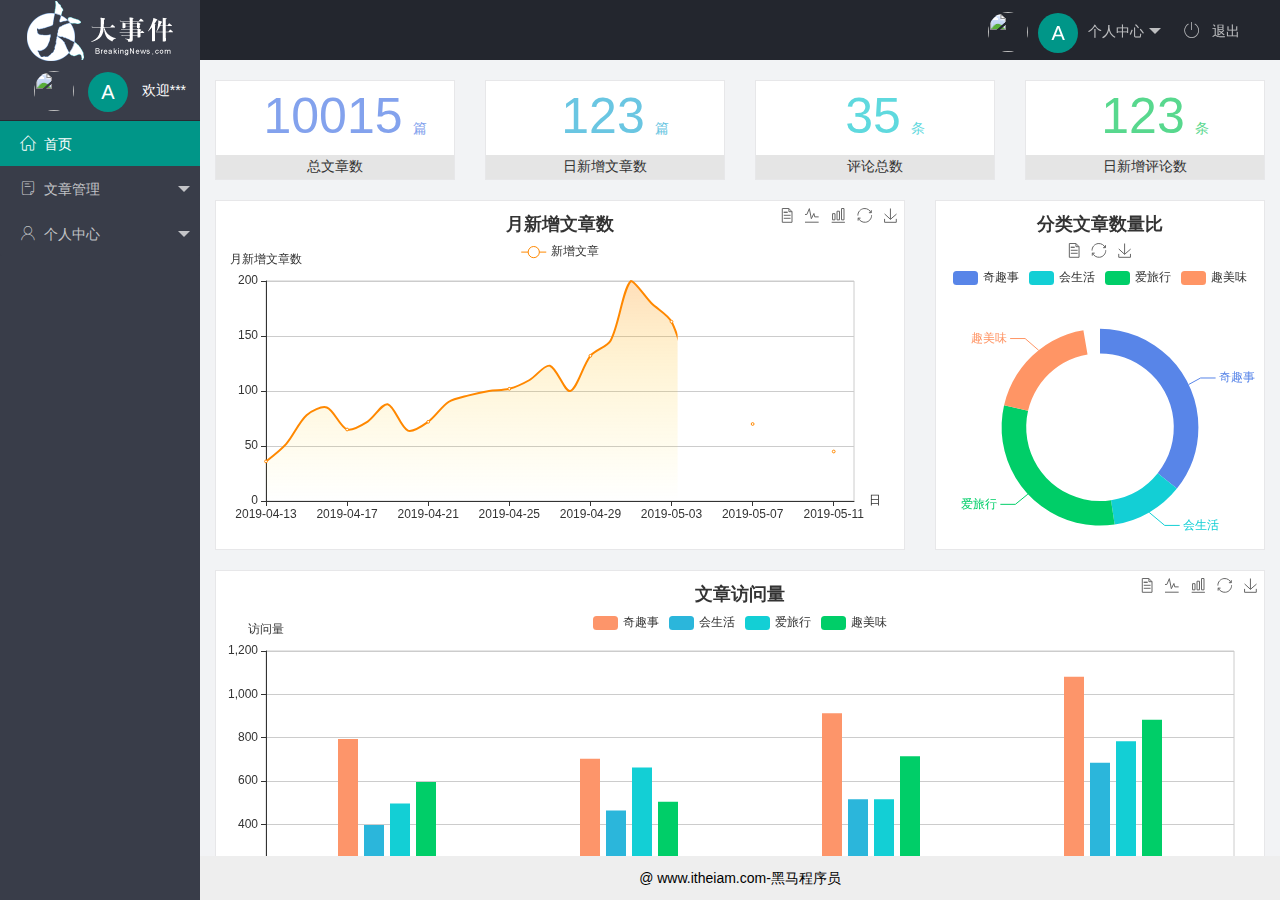
==== commit 169f538e: "完成个人中心的开发" ====
--- a/index.html
+++ b/index.html
@@ -35,9 +35,9 @@
                         <img src="//tva1.sinaimg.cn/crop.0.0.118.118.180/5db11ff4gw1e77d3nqrv8j203b03cweg.jpg" class="layui-nav-img"><span class="text-avatar">A</span>个人中心
                     </a>
                     <dl class="layui-nav-child">
-                        <dd><a href="">基本资料</a></dd>
-                        <dd><a href="">更换头像</a></dd>
-                        <dd><a href="">重置密码</a></dd>
+                        <dd><a href="/user/user-info.html" target="fm">基本资料</a></dd>
+                        <dd><a href="/user/user-avatar.html" target="fm">更换头像</a></dd>
+                        <dd><a href="/user/user-pwd.html" target="fm">重置密码</a></dd>
                     </dl>
                 </li>
                 <li class="layui-nav-item" lay-header-event="menuRight" lay-unselect>
@@ -73,9 +73,9 @@
                     <li class="layui-nav-item ">
                         <a href="javascript:; "> <span class="iconfont icon-user"></span>个人中心</a>
                         <dl class="layui-nav-child ">
-                            <dd><a href="javascript:; "><i class="layui-icon layui-icon-app"></i>   基本资料</a></dd>
-                            <dd><a href="javascript:; "><i class="layui-icon layui-icon-app"></i>   更换头像</a></dd>
-                            <dd><a href="javascript:; "><i class="layui-icon layui-icon-app"></i>   重置密码</a></dd>
+                            <dd><a href="/user/user-info.html" target="fm"><i class="layui-icon layui-icon-app"></i>   基本资料</a></dd>
+                            <dd><a href="/user/user-avatar.html" target="fm"><i class="layui-icon layui-icon-app"></i>   更换头像</a></dd>
+                            <dd><a href="/user/user-pwd.html" target="fm"><i class="layui-icon layui-icon-app"></i>   重置密码</a></dd>
                         </dl>
                     </li>
                 </ul>
